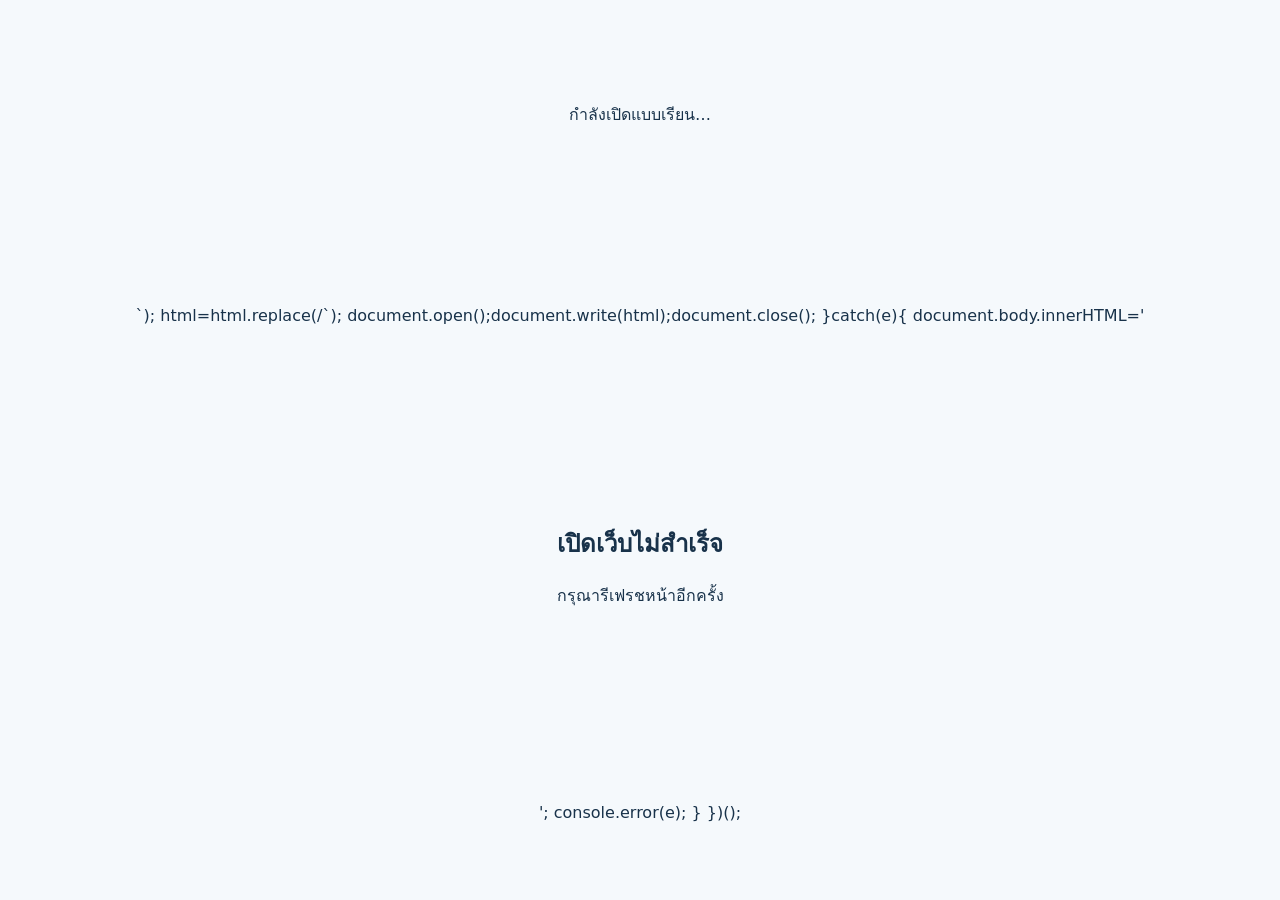
==== docs/index.html @ d99d1558 "Publish QuizWeb with Science subject" ====
<!doctype html>
<html lang="th">
<head>
<meta charset="utf-8">
<meta name="viewport" content="width=device-width,initial-scale=1">
<title>กำลังเปิดแบบเรียน...</title>
<style>body{font-family:system-ui,sans-serif;background:#f5f9fc;color:#18324a;display:grid;place-items:center;min-height:100vh;margin:0}.loading{padding:24px;text-align:center}</style>
</head>
<body><div class="loading">กำลังเปิดแบบเรียน…</div>
<script>
(async()=>{
  try{
    const parts=await Promise.all([0,1,2,3,4].map(i=>fetch(`p${i}.txt?v=R`,{cache:'no-store'}).then(r=>{if(!r.ok)throw new Error(`p${i}`);return r.text()})));
    const bin=atob(parts.join('').trim());
    const bytes=Uint8Array.from(bin,c=>c.charCodeAt(0));
    const stream=new Blob([bytes]).stream().pipeThrough(new DecompressionStream('gzip'));
    const text=await new Response(stream).text();
    const b=JSON.parse(text);
    let html=b['index.html'];
    html=html.replace(/<link rel="stylesheet" href="styles\.css[^"]*" \/>/,`<style>${b['styles.css']}</style>`);
    html=html.replace(/<script src="data\.js[^"]*"><\/script>/,`<script>${b['data.js'].replace(/<\/script/gi,'<\\/script')}</script>`);
    html=html.replace(/<script src="app\.js[^"]*"><\/script>/,`<script>${b['app.js'].replace(/<\/script/gi,'<\\/script')}</script>`);
    document.open();document.write(html);document.close();
  }catch(e){
    document.body.innerHTML='<div class="loading"><h2>เปิดเว็บไม่สำเร็จ</h2><p>กรุณารีเฟรชหน้าอีกครั้ง</p></div>';
    console.error(e);
  }
})();
</script>
</body>
</html>
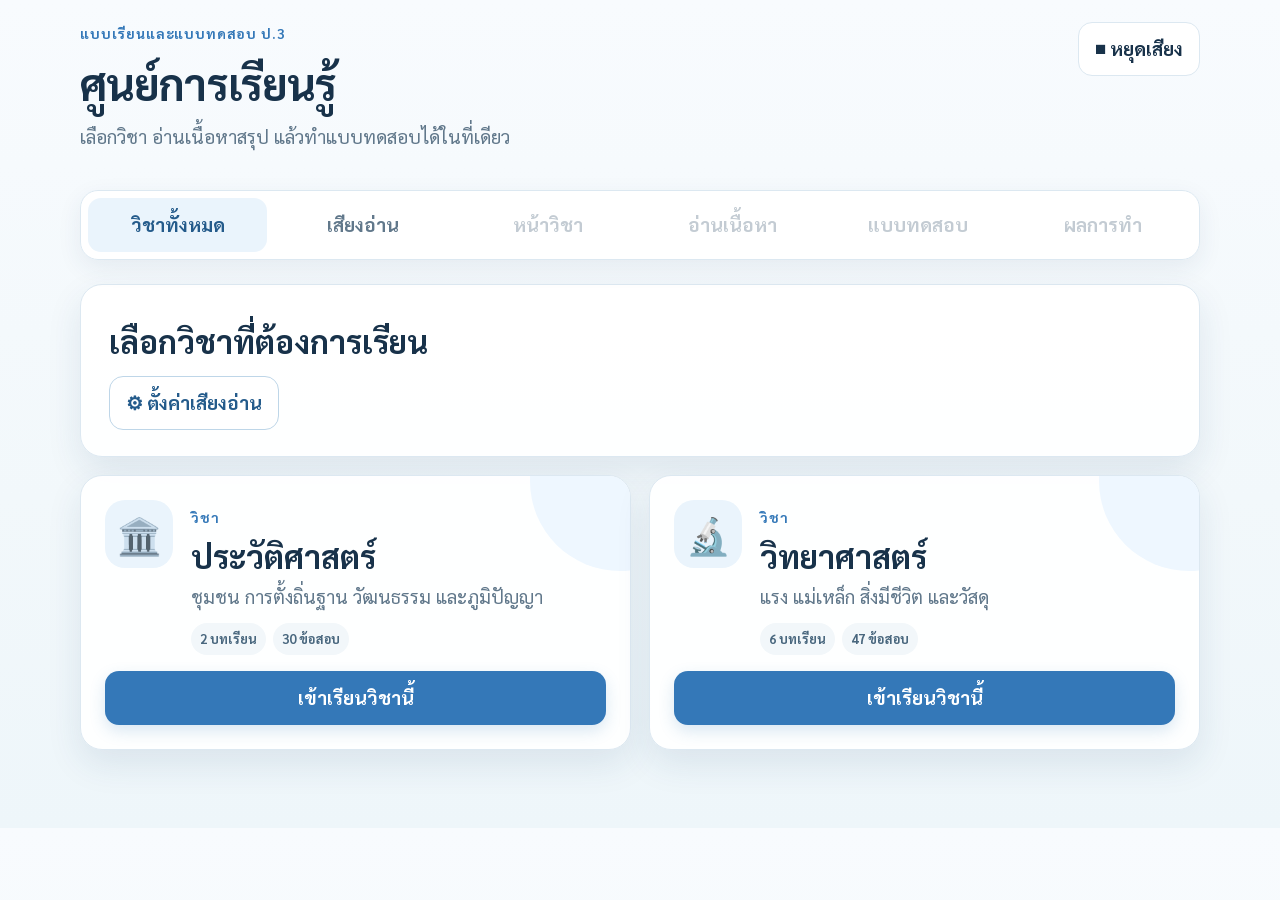
==== commit 40cbbf89: "Sync QuizWeb from local server" ====
--- a/docs/index.html
+++ b/docs/index.html
@@ -1,31 +1,188 @@
-<!doctype html>
+<!DOCTYPE html>
 <html lang="th">
 <head>
-<meta charset="utf-8">
-<meta name="viewport" content="width=device-width,initial-scale=1">
-<title>กำลังเปิดแบบเรียน...</title>
-<style>body{font-family:system-ui,sans-serif;background:#f5f9fc;color:#18324a;display:grid;place-items:center;min-height:100vh;margin:0}.loading{padding:24px;text-align:center}</style>
+  <meta charset="UTF-8" />
+  <meta name="viewport" content="width=device-width, initial-scale=1, viewport-fit=cover" />
+  <meta name="theme-color" content="#f7fbff" />
+  <meta name="description" content="บทเรียนและแบบทดสอบ ป.3 หลายวิชา พร้อมอ่านออกเสียงภาษาไทย" />
+  <title>แบบเรียนและแบบทดสอบ ป.3</title>
+  <link rel="preconnect" href="https://fonts.googleapis.com">
+  <link rel="preconnect" href="https://fonts.gstatic.com" crossorigin>
+  <link href="https://fonts.googleapis.com/css2?family=Sarabun:wght@400;500;600;700&display=swap" rel="stylesheet">
+  <link rel="stylesheet" href="styles.css?v=20260909S" />
 </head>
-<body><div class="loading">กำลังเปิดแบบเรียน…</div>
-<script>
-(async()=>{
-  try{
-    const parts=await Promise.all([0,1,2,3,4].map(i=>fetch(`p${i}.txt?v=R`,{cache:'no-store'}).then(r=>{if(!r.ok)throw new Error(`p${i}`);return r.text()})));
-    const bin=atob(parts.join('').trim());
-    const bytes=Uint8Array.from(bin,c=>c.charCodeAt(0));
-    const stream=new Blob([bytes]).stream().pipeThrough(new DecompressionStream('gzip'));
-    const text=await new Response(stream).text();
-    const b=JSON.parse(text);
-    let html=b['index.html'];
-    html=html.replace(/<link rel="stylesheet" href="styles\.css[^"]*" \/>/,`<style>${b['styles.css']}</style>`);
-    html=html.replace(/<script src="data\.js[^"]*"><\/script>/,`<script>${b['data.js'].replace(/<\/script/gi,'<\\/script')}</script>`);
-    html=html.replace(/<script src="app\.js[^"]*"><\/script>/,`<script>${b['app.js'].replace(/<\/script/gi,'<\\/script')}</script>`);
-    document.open();document.write(html);document.close();
-  }catch(e){
-    document.body.innerHTML='<div class="loading"><h2>เปิดเว็บไม่สำเร็จ</h2><p>กรุณารีเฟรชหน้าอีกครั้ง</p></div>';
-    console.error(e);
-  }
-})();
-</script>
+<body>
+  <div class="app-shell">
+    <header class="topbar">
+      <div>
+        <div class="eyebrow">แบบเรียนและแบบทดสอบ ป.3</div>
+        <h1>ศูนย์การเรียนรู้</h1>
+        <p class="subtitle">เลือกวิชา อ่านเนื้อหาสรุป แล้วทำแบบทดสอบได้ในที่เดียว</p>
+      </div>
+      <button class="icon-btn" id="stopSpeechBtn" type="button" title="หยุดอ่านออกเสียง" aria-label="หยุดอ่านออกเสียง">■ หยุดเสียง</button>
+    </header>
+
+    <nav class="tabbar" aria-label="เมนูหลัก">
+      <button class="tab active" data-view="home" type="button">วิชาทั้งหมด</button>
+      <button class="tab" data-view="settings" type="button">เสียงอ่าน</button>
+      <button class="tab subject-only" data-view="subject" type="button">หน้าวิชา</button>
+      <button class="tab subject-only" data-view="lessons" type="button">อ่านเนื้อหา</button>
+      <button class="tab subject-only" data-view="quizSelect" type="button">แบบทดสอบ</button>
+      <button class="tab subject-only" data-view="results" type="button">ผลการทำ</button>
+    </nav>
+
+    <main>
+      <section id="view-home" class="view active">
+        <div class="welcome card">
+          <h2>เลือกวิชาที่ต้องการเรียน</h2>
+          <div class="welcome-actions">
+            <button class="secondary go-settings" type="button">⚙ ตั้งค่าเสียงอ่าน</button>
+          </div>
+        </div>
+        <div id="subjectGrid" class="subject-grid"></div>
+      </section>
+
+      <section id="view-settings" class="view">
+        <div class="section-heading">
+          <div>
+            <span class="eyebrow">ตั้งค่าเสียงอ่าน</span>
+            <h2>เลือกเสียงให้ฟังชัดและสบายหู</h2>
+            <p class="muted">ตั้งค่าครั้งเดียว แล้วระบบจะจำไว้ให้ ใช้กับบทเรียนและแบบทดสอบทั้งหมด</p>
+          </div>
+        </div>
+
+        <div class="settings-layout">
+          <section class="card settings-main">
+            <div class="settings-head">
+              <div>
+                <span class="pill">Microsoft Edge Neural</span>
+                <h3>เสียงหลักของระบบ</h3>
+                <p class="muted">ระบบจะใช้เสียงที่คุณเลือกเพียงเสียงเดียว และอ่านเป็นช่วงสั้น ๆ พร้อมเว้นจังหวะให้จับใจความง่ายขึ้น</p>
+              </div>
+              <div class="status-chip" id="speechStatus">กำลังตรวจสอบระบบเสียง…</div>
+            </div>
+
+            <div class="settings-grid">
+              <div class="setting-card">
+                <label for="speechVoice" class="setting-label">เสียง</label>
+                <select id="speechVoice" class="select voice-select" aria-label="เลือกเสียงภาษาไทย"></select>
+                <p class="setting-help">แนะนำ Premwadee ถ้าต้องการโทนผู้หญิงชัด ๆ</p>
+              </div>
+
+              <div class="setting-card">
+                <div class="setting-row">
+                  <label for="speechRate" class="setting-label">ความเร็ว</label>
+                  <span id="speechRateValue" class="rate-badge">0.90x</span>
+                </div>
+                <input id="speechRate" type="range" min="0.75" max="1.05" step="0.05" value="0.90" />
+                <p class="setting-help">ค่าประมาณ 0.85x–0.95x มักฟังเข้าใจง่าย</p>
+              </div>
+
+              <div class="setting-card action-card">
+                <div>
+                  <div class="setting-label">ทดลองเสียง</div>
+                  <p class="setting-help">ฟังตัวอย่างก่อนเริ่มเรียนจริง</p>
+                </div>
+                <button id="testSpeechBtn" class="primary large" type="button">▶ ทดลองเสียง</button>
+              </div>
+            </div>
+          </section>
+
+          <aside class="card settings-side">
+            <h3>เคล็ดลับ</h3>
+            <ul class="quick-tips">
+              <li>ถ้าฟังเร็วไป ให้ลดความเร็วลงเล็กน้อย</li>
+              <li>ถ้าชอบเสียงผู้หญิง ให้เลือก Premwadee หรือ Achara</li>
+              <li>โจทย์และตัวเลือกจะถูกเตรียมเสียงพร้อมกันล่วงหน้า เพื่อให้เว้นจังหวะชัดโดยไม่ต้องรอทีละช่วง</li>
+              <li>ถ้าระบบเสียงออนไลน์มีปัญหา ระบบจะหยุดและแจ้งเตือนแทนการเปลี่ยนไปใช้เสียงอื่น</li>
+            </ul>
+          </aside>
+        </div>
+      </section>
+
+      <section id="view-subject" class="view">
+        <button class="ghost back-subjects" type="button">← วิชาทั้งหมด</button>
+        <div id="subjectHero" class="hero card"></div>
+        <div class="section-heading">
+          <div>
+            <span class="eyebrow">เนื้อหาในวิชานี้</span>
+            <h2>เลือกบทเรียน</h2>
+          </div>
+        </div>
+        <div id="homeLessonGrid" class="lesson-grid"></div>
+      </section>
+
+      <section id="view-lessons" class="view">
+        <div class="section-heading split">
+          <div>
+            <button class="ghost back-to-subject" type="button">← หน้าวิชา</button>
+            <span id="lessonSubjectLabel" class="eyebrow block-eyebrow"></span>
+            <h2 id="lessonTitle">บทเรียน</h2>
+          </div>
+          <select id="lessonSelect" class="select" aria-label="เลือกบทเรียน"></select>
+        </div>
+        <div class="audio-toolbar card compact">
+          <button id="readLessonBtn" class="primary" type="button">🔊 อ่านบทนี้ทั้งหมด</button>
+          <span class="muted">ตั้งค่าเสียงได้ที่แท็บ “เสียงอ่าน”</span>
+        </div>
+        <div id="lessonContent" class="lesson-content"></div>
+        <div class="lesson-bottom-actions">
+          <button id="lessonBackBtn" class="secondary large" type="button">← กลับหน้าวิชา</button>
+        </div>
+      </section>
+
+      <section id="view-quizSelect" class="view">
+        <div class="section-heading">
+          <div>
+            <button class="ghost back-to-subject" type="button">← หน้าวิชา</button>
+            <span id="quizSubjectLabel" class="eyebrow block-eyebrow"></span>
+            <h2>แบบทดสอบ</h2>
+          </div>
+        </div>
+        <div id="quizSetGrid" class="quiz-set-grid"></div>
+      </section>
+
+      <section id="view-quiz" class="view">
+        <div class="quiz-topline">
+          <button id="backToQuizSelect" class="ghost" type="button">← ออกจากแบบทดสอบ</button>
+          <div class="quiz-progress-wrap">
+            <div class="quiz-meta"><span id="quizSetName"></span><span id="quizProgressText"></span></div>
+            <div class="progress"><span id="quizProgressBar"></span></div>
+          </div>
+        </div>
+
+        <article class="quiz-card card">
+          <div class="question-source-row">
+            <span id="questionSource" class="source-badge"></span>
+            <button id="readQuestionAllBtn" class="listen-btn" type="button"><span class="btn-icon speaker-icon" aria-hidden="true">🔊</span><span>อ่านโจทย์และตัวเลือก</span></button>
+          </div>
+          <h2 id="questionText" class="question-text"></h2>
+          <div id="questionMedia" class="question-media"></div>
+          <div id="optionList" class="option-list"></div>
+          <div id="feedbackBox" class="feedback hidden" role="status"></div>
+          <div class="quiz-actions">
+            <button id="checkAnswerBtn" class="primary large" type="button" disabled>ตรวจคำตอบ</button>
+            <button id="nextQuestionBtn" class="primary large hidden" type="button">ข้อต่อไป</button>
+          </div>
+        </article>
+      </section>
+
+      <section id="view-results" class="view">
+        <div class="section-heading">
+          <div>
+            <button class="ghost back-to-subject" type="button">← หน้าวิชา</button>
+            <span id="resultSubjectLabel" class="eyebrow block-eyebrow"></span>
+            <h2>คะแนนล่าสุด</h2>
+          </div>
+        </div>
+        <div id="resultContent" class="result-wrap"></div>
+      </section>
+    </main>
+
+    <footer></footer>
+  </div>
+
+  <script src="data.js?v=20260909S"></script>
+  <script src="app.js?v=20260909S"></script>
 </body>
-</html>+</html>
--- a/docs/styles.css
+++ b/docs/styles.css
@@ -0,0 +1,399 @@
+:root {
+  --bg: #f5f9fc;
+  --surface: #ffffff;
+  --surface-soft: #eef7ff;
+  --text: #18324a;
+  --muted: #61788b;
+  --line: #dce8f1;
+  --primary: #3478b8;
+  --primary-dark: #245b8b;
+  --accent: #65a68a;
+  --accent-soft: #eaf7f1;
+  --warning: #a86912;
+  --warning-soft: #fff4de;
+  --danger: #b24b4b;
+  --danger-soft: #fff0f0;
+  --shadow: 0 14px 35px rgba(30, 72, 110, .10);
+  --radius: 22px;
+}
+* { box-sizing: border-box; }
+html { scroll-behavior: smooth; }
+body {
+  margin: 0;
+  color: var(--text);
+  background: linear-gradient(180deg, #f8fbfe 0%, #f2f8fb 60%, #eef6fa 100%);
+  font-family: "Sarabun", "Leelawadee UI", Tahoma, sans-serif;
+  font-size: 19px;
+  line-height: 1.68;
+}
+button, select, input { font: inherit; }
+button { cursor: pointer; }
+.app-shell { width: min(1120px, calc(100% - 28px)); margin: 0 auto; padding: 22px 0 48px; }
+.topbar { display:flex; align-items:flex-start; justify-content:space-between; gap:18px; margin-bottom:18px; }
+h1,h2,h3,p { margin-top:0; }
+h1 { font-size: clamp(30px, 5vw, 44px); margin-bottom:2px; letter-spacing:-.02em; }
+h2 { font-size: clamp(24px, 3vw, 32px); line-height:1.35; margin-bottom:8px; }
+h3 { font-size: 22px; line-height:1.45; margin-bottom:8px; }
+.subtitle,.muted { color:var(--muted); }
+.eyebrow { color:var(--primary); font-size:14px; font-weight:700; letter-spacing:.06em; text-transform:uppercase; }
+.card { background:rgba(255,255,255,.96); border:1px solid var(--line); border-radius:var(--radius); box-shadow:var(--shadow); }
+.compact { padding:14px 16px; }
+.icon-btn,.listen-btn,.ghost,.secondary,.primary { border-radius:14px; min-height:48px; padding:10px 16px; border:1px solid transparent; font-weight:650; transition:.18s ease; }
+.primary { background:var(--primary); color:white; box-shadow:0 6px 16px rgba(52,120,184,.18); }
+.primary:hover { background:var(--primary-dark); transform:translateY(-1px); }
+.primary:disabled { opacity:.45; cursor:not-allowed; transform:none; }
+.secondary { background:var(--surface); color:var(--primary-dark); border-color:#bed6e8; }
+.ghost,.listen-btn,.icon-btn { background:#fff; color:var(--text); border-color:var(--line); }
+.listen-btn { min-height:42px; padding:8px 12px; font-size:15px; display:inline-flex; align-items:center; justify-content:center; gap:8px; text-align:center; }
+.large { min-height:54px; padding:12px 22px; }
+.tabbar { position:sticky; top:8px; z-index:20; display:grid; grid-template-columns:repeat(6,1fr); gap:6px; padding:7px; margin-bottom:24px; border:1px solid var(--line); background:rgba(255,255,255,.92); backdrop-filter:blur(12px); border-radius:18px; box-shadow:0 8px 24px rgba(32,67,96,.08); }
+.tab { border:0; background:transparent; color:var(--muted); border-radius:13px; padding:11px 10px; min-height:46px; font-weight:650; }
+.tab.active { color:var(--primary-dark); background:#eaf4fc; }
+.view { display:none; }
+.view.active { display:block; animation:fade .18s ease-out; }
+@keyframes fade { from {opacity:.35; transform:translateY(4px)} to {opacity:1; transform:none} }
+.hero { display:grid; grid-template-columns:1.35fr .65fr; gap:24px; padding:28px; overflow:hidden; }
+.hero-copy p { max-width:720px; }
+.pill,.source-badge { display:inline-flex; align-items:center; min-height:30px; border-radius:999px; padding:4px 10px; background:var(--accent-soft); color:#2f7159; font-size:14px; font-weight:700; }
+.hero-actions { display:flex; gap:10px; flex-wrap:wrap; }
+.hero-stats { display:grid; grid-template-columns:1fr 1fr; gap:10px; align-content:center; }
+.hero-stats div { background:var(--surface-soft); border-radius:16px; padding:16px; text-align:center; }
+.hero-stats strong { display:block; font-size:30px; color:var(--primary-dark); line-height:1.1; }
+.hero-stats span { font-size:14px; color:var(--muted); }
+.section-heading { display:flex; justify-content:space-between; gap:14px; align-items:flex-end; margin:28px 2px 14px; }
+.section-heading.split { align-items:center; }
+.lesson-grid,.quiz-set-grid { display:grid; grid-template-columns:repeat(2,minmax(0,1fr)); gap:16px; }
+.lesson-card,.quiz-set-card { padding:22px; }
+.lesson-card .number { width:42px; height:42px; display:grid; place-items:center; border-radius:13px; background:#eaf4fc; color:var(--primary-dark); font-weight:800; margin-bottom:14px; }
+.lesson-card p,.quiz-set-card p { color:var(--muted); }
+.lesson-card button,.quiz-set-card button { width:100%; margin-top:8px; }
+.select { min-height:48px; border:1px solid var(--line); border-radius:13px; background:#fff; color:var(--text); padding:8px 12px; }
+.audio-toolbar { display:flex; align-items:center; gap:14px; flex-wrap:wrap; margin-bottom:18px; }
+.rate-control { display:flex; align-items:center; gap:9px; color:var(--muted); font-size:15px; }
+.rate-control input { width:130px; }
+.lesson-content { display:grid; gap:14px; }
+.lesson-summary { padding:22px; }
+.lesson-intro { font-size:19px; color:#35556f; margin-bottom:0; }
+.lesson-section { padding:21px 22px; }
+.lesson-section-head { display:flex; gap:12px; align-items:flex-start; justify-content:space-between; }
+.lesson-section ul { margin:8px 0 0; padding-left:24px; }
+.lesson-section li { margin:6px 0; }
+.lesson-bottom-actions { display:flex; justify-content:center; margin:20px 0 4px; }
+.quiz-set-card .count { font-size:34px; font-weight:800; color:var(--primary-dark); line-height:1.15; }
+.quiz-set-card .mix { font-size:14px; color:var(--muted); }
+.quiz-topline { display:flex; align-items:center; gap:16px; margin-bottom:14px; }
+.quiz-progress-wrap { flex:1; }
+.quiz-meta { display:flex; justify-content:space-between; gap:12px; color:var(--muted); font-size:15px; margin-bottom:6px; }
+.progress { height:10px; border-radius:999px; background:#e1ebf3; overflow:hidden; }
+.progress span { display:block; height:100%; width:0; border-radius:inherit; background:var(--primary); transition:width .25s ease; }
+.quiz-card { max-width:820px; margin:0 auto; padding:24px; }
+.question-source-row { display:flex; justify-content:space-between; align-items:center; gap:12px; margin-bottom:14px; }
+.question-text { font-size:clamp(23px,3vw,30px); }
+.option-list { display:grid; gap:10px; margin-top:18px; }
+.option { display:grid; grid-template-columns:auto 1fr auto; gap:12px; align-items:center; width:100%; min-height:64px; text-align:left; color:var(--text); background:#fff; border:2px solid var(--line); border-radius:17px; padding:12px 13px; }
+.option:hover { border-color:#a8cbe2; background:#fbfdff; }
+.option.selected { border-color:var(--primary); background:#eef7ff; box-shadow:0 0 0 3px rgba(52,120,184,.08); }
+.option.correct { border-color:#4b9876; background:#eef9f4; }
+.option.wrong { border-color:#ce6b6b; background:#fff3f3; }
+.option-letter { display:grid; place-items:center; width:38px; height:38px; border-radius:12px; background:#edf3f7; font-weight:800; }
+.option-text { font-weight:550; }
+.option-speak { border:0; background:#f1f6fa; border-radius:12px; min-width:42px; min-height:42px; width:42px; height:42px; padding:0; display:inline-flex; align-items:center; justify-content:center; line-height:1; flex-shrink:0; }
+.feedback { margin-top:17px; padding:15px 17px; border-radius:15px; background:var(--accent-soft); border:1px solid #cbe8da; }
+.feedback.bad { background:var(--danger-soft); border-color:#f0caca; }
+.feedback strong { display:block; margin-bottom:4px; }
+.quiz-actions { display:flex; justify-content:flex-end; margin-top:18px; }
+.hidden { display:none !important; }
+.result-wrap { display:grid; gap:16px; }
+.result-card { padding:24px; text-align:center; }
+.score-circle { width:154px; height:154px; display:grid; place-items:center; margin:10px auto 18px; border-radius:50%; background:#eaf4fc; border:10px solid #d4e7f5; }
+.score-circle strong { display:block; font-size:42px; line-height:1; color:var(--primary-dark); }
+.score-circle span { font-size:14px; color:var(--muted); }
+.mistake-list { display:grid; gap:10px; }
+.mistake-item { padding:15px 17px; text-align:left; border:1px solid var(--line); border-radius:14px; background:#fff; }
+.mistake-item p { margin-bottom:4px; }
+.mistake-item small { color:var(--muted); }
+footer { text-align:center; color:var(--muted); font-size:14px; padding:30px 8px 0; }
+@media (max-width:760px) {
+  body { font-size:17px; }
+  .app-shell { width:min(100% - 18px, 1120px); padding-top:12px; }
+  .topbar { align-items:center; }
+  .topbar .subtitle { display:none; }
+  .icon-btn { min-height:42px; padding:8px 11px; font-size:14px; white-space:nowrap; }
+  .tabbar { top:5px; gap:3px; padding:5px; }
+  .tab { padding:9px 4px; font-size:14px; }
+  .hero { grid-template-columns:1fr; padding:20px; }
+  .hero-stats { grid-template-columns:repeat(4,1fr); }
+  .hero-stats div { padding:11px 5px; }
+  .hero-stats strong { font-size:25px; }
+  .lesson-grid,.quiz-set-grid { grid-template-columns:1fr; }
+  .section-heading.split { align-items:stretch; flex-direction:column; }
+  .quiz-topline { align-items:stretch; flex-direction:column; }
+  .question-source-row { align-items:stretch; flex-direction:column; }
+  .listen-btn { width:100%; }
+  .quiz-card { padding:18px 14px; }
+  .option { grid-template-columns:auto 1fr auto; padding:11px; }
+  .quiz-actions button { width:100%; }
+  .audio-toolbar { align-items:stretch; flex-direction:column; }
+  .audio-toolbar .primary { width:100%; }
+  .rate-control { justify-content:space-between; }
+}
+@media (max-width:460px) {
+  .hero-stats { grid-template-columns:1fr 1fr; }
+  .tab { font-size:13px; }
+  .option-letter { width:36px; height:36px; }
+}
+
+
+/* Multi-subject home */
+.welcome { padding:26px 28px; margin-bottom:18px; }
+.welcome h2 { margin-top:8px; }
+.welcome p { max-width:760px; margin-bottom:0; color:var(--muted); }
+.subject-grid { display:grid; grid-template-columns:repeat(2,minmax(0,1fr)); gap:18px; }
+.subject-card { position:relative; display:grid; grid-template-columns:auto 1fr; gap:16px 18px; align-items:start; padding:24px; overflow:hidden; }
+.subject-card::after { content:""; position:absolute; width:180px; height:180px; right:-80px; top:-85px; border-radius:50%; background:#eef7ff; z-index:0; }
+.subject-card > * { position:relative; z-index:1; }
+.subject-icon { width:68px; height:68px; display:grid; place-items:center; border-radius:20px; background:#eaf4fc; font-size:36px; }
+.subject-copy h2 { margin:2px 0 4px; }
+.subject-copy p { color:var(--muted); margin-bottom:10px; }
+.subject-meta { display:flex; flex-wrap:wrap; gap:7px; }
+.subject-meta span { display:inline-flex; padding:5px 9px; border-radius:999px; background:#f2f7fa; color:#49677e; font-size:13px; font-weight:650; }
+.subject-card > .primary { grid-column:1 / -1; width:100%; }
+.block-eyebrow { display:block; margin-top:12px; }
+.back-subjects { margin-bottom:14px; }
+.disabled-tab { opacity:.38; cursor:not-allowed; }
+
+/* Global speech controls */
+.speech-panel { margin:-6px 0 22px; display:grid; gap:10px; }
+.speech-panel-title { display:flex; justify-content:space-between; align-items:center; gap:12px; }
+.speech-panel-title .muted { font-size:13px; text-align:right; }
+.speech-controls { display:grid; grid-template-columns:minmax(250px,1fr) auto auto; align-items:end; gap:10px; }
+.speech-controls > label { color:var(--muted); font-size:14px; font-weight:600; }
+.speech-controls .select { width:100%; margin-top:4px; }
+.voice-select { max-width:100%; }
+.speech-controls .rate-control { display:grid; grid-template-columns:auto auto; grid-template-areas:"label value" "range range"; min-width:190px; gap:2px 9px; }
+.speech-controls .rate-control input { grid-area:range; width:190px; }
+.speech-controls .rate-control span { grid-area:value; text-align:right; }
+.speech-controls .listen-btn { white-space:nowrap; }
+
+@media (max-width:760px) {
+  .subject-grid { grid-template-columns:1fr; }
+  .subject-card { padding:20px; }
+  .speech-panel { margin-bottom:16px; }
+  .speech-panel-title { align-items:flex-start; flex-direction:column; gap:2px; }
+  .speech-panel-title .muted { text-align:left; }
+  .speech-controls { grid-template-columns:1fr; align-items:stretch; }
+  .speech-controls .rate-control { min-width:0; }
+  .speech-controls .rate-control input { width:100%; }
+  .speech-controls .listen-btn { width:100%; }
+}
+
+@media (max-width:560px) {
+  .tabbar { display:flex; overflow-x:auto; scrollbar-width:none; }
+  .tabbar::-webkit-scrollbar { display:none; }
+  .tab { flex:0 0 auto; min-width:82px; padding-left:9px; padding-right:9px; }
+}
+
+.voice-provider-note { margin-top:10px; font-size:15px; color:var(--muted); }
+
+
+/* Home actions */
+.welcome-actions { display:flex; gap:10px; flex-wrap:wrap; margin-top:14px; }
+
+/* Settings view */
+.settings-layout {
+  display:grid;
+  grid-template-columns:minmax(0, 1.55fr) minmax(280px, .85fr);
+  gap:18px;
+  align-items:start;
+}
+
+.settings-main, .settings-side { padding:24px; }
+.settings-head {
+  display:flex;
+  justify-content:space-between;
+  align-items:flex-start;
+  gap:16px;
+  margin-bottom:18px;
+}
+.settings-head h3 { margin:10px 0 6px; }
+
+.status-chip {
+  display:inline-flex;
+  align-items:center;
+  justify-content:center;
+  min-height:38px;
+  padding:8px 14px;
+  border-radius:999px;
+  background:#eef7ff;
+  border:1px solid #d5e7f5;
+  color:var(--primary-dark);
+  font-size:14px;
+  font-weight:700;
+  text-align:center;
+}
+
+.settings-grid {
+  display:grid;
+  grid-template-columns:repeat(2, minmax(0,1fr));
+  gap:16px;
+}
+
+.setting-card {
+  background:linear-gradient(180deg, #fbfdff 0%, #f6fbff 100%);
+  border:1px solid #ddebf5;
+  border-radius:18px;
+  padding:18px;
+}
+
+.setting-card.action-card {
+  grid-column:1 / -1;
+  display:flex;
+  align-items:center;
+  justify-content:space-between;
+  gap:14px;
+}
+
+.setting-label {
+  display:block;
+  margin-bottom:8px;
+  color:var(--text);
+  font-weight:700;
+}
+
+.setting-help {
+  margin:8px 0 0;
+  color:var(--muted);
+  font-size:15px;
+  line-height:1.55;
+}
+
+.setting-row {
+  display:flex;
+  align-items:center;
+  justify-content:space-between;
+  gap:10px;
+  margin-bottom:8px;
+}
+
+.rate-badge {
+  display:inline-flex;
+  align-items:center;
+  justify-content:center;
+  min-width:70px;
+  min-height:34px;
+  padding:4px 10px;
+  border-radius:999px;
+  background:#f1f7fb;
+  color:var(--primary-dark);
+  font-size:14px;
+  font-weight:700;
+}
+
+.settings-main input[type="range"] {
+  width:100%;
+  margin:8px 0 0;
+}
+
+.quick-tips {
+  margin:10px 0 0;
+  padding-left:22px;
+}
+.quick-tips li {
+  margin:10px 0;
+  color:#486174;
+}
+
+@media (max-width:920px) {
+  .settings-layout {
+    grid-template-columns:1fr;
+  }
+}
+
+@media (max-width:760px) {
+  .tabbar {
+    grid-template-columns:repeat(3, 1fr);
+  }
+  .settings-head {
+    flex-direction:column;
+    align-items:stretch;
+  }
+  .settings-grid {
+    grid-template-columns:1fr;
+  }
+  .setting-card.action-card {
+    flex-direction:column;
+    align-items:stretch;
+  }
+}
+
+@media (max-width:560px) {
+  .tabbar {
+    display:grid;
+    grid-template-columns:repeat(2, 1fr);
+    overflow:visible;
+  }
+  .tab {
+    min-width:0;
+  }
+  .settings-main, .settings-side {
+    padding:18px;
+  }
+}
+
+
+.btn-icon,.speaker-icon {
+  display:inline-flex;
+  align-items:center;
+  justify-content:center;
+  line-height:1;
+}
+.speaker-icon {
+  width:1.1em;
+  height:1.1em;
+  font-size:18px;
+}
+
+.compact-lesson-card h3 {
+  margin-bottom:14px;
+}
+
+.question-media:empty,
+.lesson-media:empty,
+.section-media:empty {
+  display:none;
+}
+
+.question-media,
+.lesson-media,
+.section-media {
+  margin-top:14px;
+}
+
+.media-grid {
+  display:grid;
+  grid-template-columns:repeat(auto-fit,minmax(180px,1fr));
+  gap:12px;
+}
+
+.media-item {
+  margin:0;
+  background:#f9fcff;
+  border:1px solid var(--line);
+  border-radius:16px;
+  overflow:hidden;
+}
+
+.media-item img {
+  display:block;
+  width:100%;
+  height:auto;
+  aspect-ratio:4 / 3;
+  object-fit:cover;
+  background:#edf4f8;
+}
+
+.media-item figcaption {
+  padding:10px 12px;
+  font-size:14px;
+  color:var(--muted);
+}
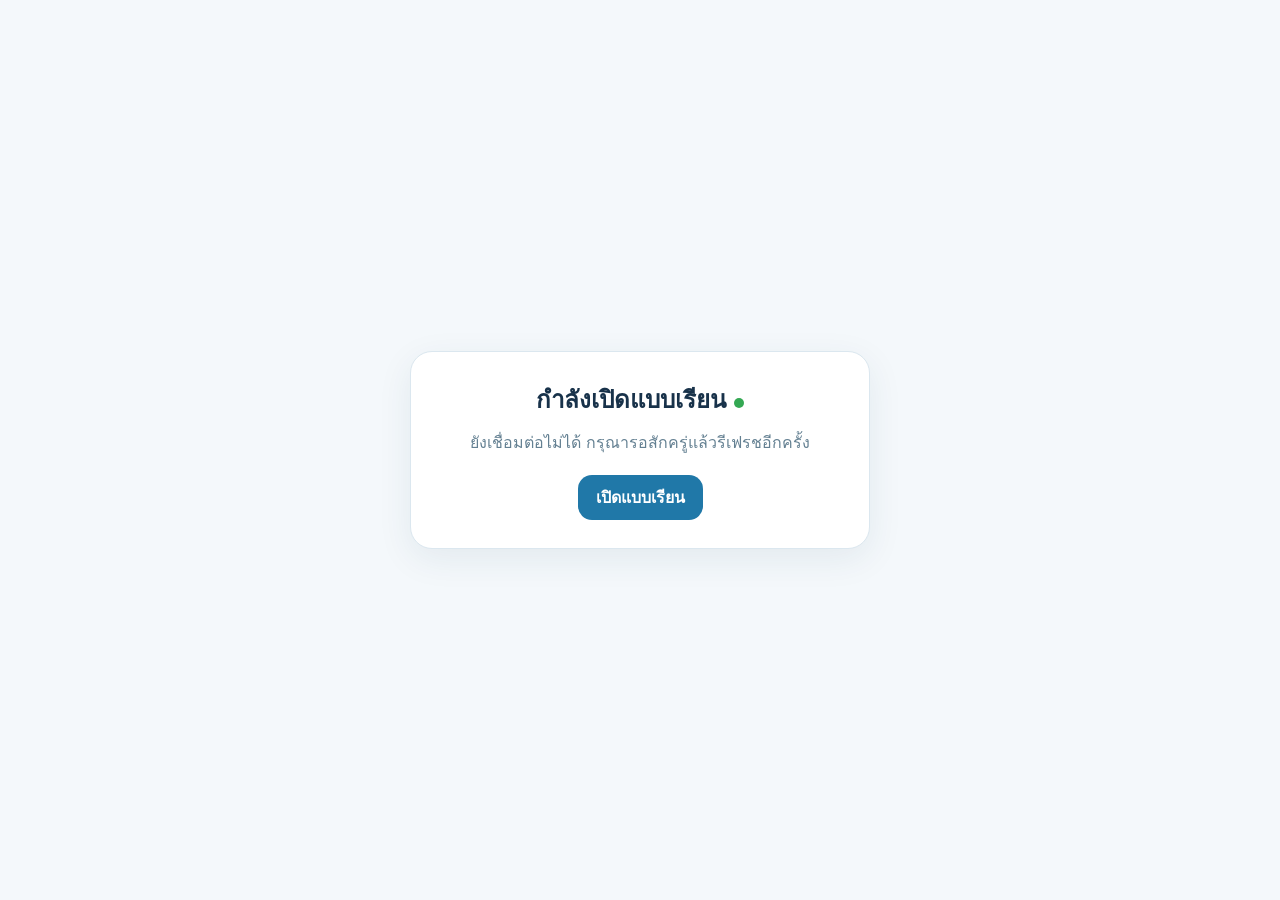
==== commit a8baf9f0: "Use QuizWeb live tunnel launcher" ====
--- a/docs/index.html
+++ b/docs/index.html
@@ -1,188 +1,42 @@
-<!DOCTYPE html>
+<!doctype html>
 <html lang="th">
 <head>
-  <meta charset="UTF-8" />
-  <meta name="viewport" content="width=device-width, initial-scale=1, viewport-fit=cover" />
-  <meta name="theme-color" content="#f7fbff" />
-  <meta name="description" content="บทเรียนและแบบทดสอบ ป.3 หลายวิชา พร้อมอ่านออกเสียงภาษาไทย" />
-  <title>แบบเรียนและแบบทดสอบ ป.3</title>
-  <link rel="preconnect" href="https://fonts.googleapis.com">
-  <link rel="preconnect" href="https://fonts.gstatic.com" crossorigin>
-  <link href="https://fonts.googleapis.com/css2?family=Sarabun:wght@400;500;600;700&display=swap" rel="stylesheet">
-  <link rel="stylesheet" href="styles.css?v=20260909S" />
+<meta charset="utf-8">
+<meta name="viewport" content="width=device-width,initial-scale=1">
+<title>QuizWeb</title>
+<meta name="robots" content="noindex">
+<style>
+*{box-sizing:border-box}body{margin:0;min-height:100vh;display:grid;place-items:center;background:#f4f8fb;color:#18324a;font-family:Sarabun,system-ui,-apple-system,"Segoe UI",sans-serif}
+.card{width:min(92vw,460px);background:white;border:1px solid #dbe7ef;border-radius:22px;padding:28px;text-align:center;box-shadow:0 10px 35px rgba(28,62,87,.08)}
+h1{font-size:24px;margin:0 0 10px}p{color:#648092;line-height:1.7;margin:0 0 18px}.dot{display:inline-block;width:10px;height:10px;border-radius:50%;background:#34a853;animation:p 1s infinite alternate}
+a{display:inline-flex;align-items:center;justify-content:center;min-height:44px;padding:10px 18px;border-radius:14px;background:#2078a8;color:white;text-decoration:none;font-weight:700}
+@keyframes p{to{opacity:.25}}
+</style>
 </head>
 <body>
-  <div class="app-shell">
-    <header class="topbar">
-      <div>
-        <div class="eyebrow">แบบเรียนและแบบทดสอบ ป.3</div>
-        <h1>ศูนย์การเรียนรู้</h1>
-        <p class="subtitle">เลือกวิชา อ่านเนื้อหาสรุป แล้วทำแบบทดสอบได้ในที่เดียว</p>
-      </div>
-      <button class="icon-btn" id="stopSpeechBtn" type="button" title="หยุดอ่านออกเสียง" aria-label="หยุดอ่านออกเสียง">■ หยุดเสียง</button>
-    </header>
-
-    <nav class="tabbar" aria-label="เมนูหลัก">
-      <button class="tab active" data-view="home" type="button">วิชาทั้งหมด</button>
-      <button class="tab" data-view="settings" type="button">เสียงอ่าน</button>
-      <button class="tab subject-only" data-view="subject" type="button">หน้าวิชา</button>
-      <button class="tab subject-only" data-view="lessons" type="button">อ่านเนื้อหา</button>
-      <button class="tab subject-only" data-view="quizSelect" type="button">แบบทดสอบ</button>
-      <button class="tab subject-only" data-view="results" type="button">ผลการทำ</button>
-    </nav>
-
-    <main>
-      <section id="view-home" class="view active">
-        <div class="welcome card">
-          <h2>เลือกวิชาที่ต้องการเรียน</h2>
-          <div class="welcome-actions">
-            <button class="secondary go-settings" type="button">⚙ ตั้งค่าเสียงอ่าน</button>
-          </div>
-        </div>
-        <div id="subjectGrid" class="subject-grid"></div>
-      </section>
-
-      <section id="view-settings" class="view">
-        <div class="section-heading">
-          <div>
-            <span class="eyebrow">ตั้งค่าเสียงอ่าน</span>
-            <h2>เลือกเสียงให้ฟังชัดและสบายหู</h2>
-            <p class="muted">ตั้งค่าครั้งเดียว แล้วระบบจะจำไว้ให้ ใช้กับบทเรียนและแบบทดสอบทั้งหมด</p>
-          </div>
-        </div>
-
-        <div class="settings-layout">
-          <section class="card settings-main">
-            <div class="settings-head">
-              <div>
-                <span class="pill">Microsoft Edge Neural</span>
-                <h3>เสียงหลักของระบบ</h3>
-                <p class="muted">ระบบจะใช้เสียงที่คุณเลือกเพียงเสียงเดียว และอ่านเป็นช่วงสั้น ๆ พร้อมเว้นจังหวะให้จับใจความง่ายขึ้น</p>
-              </div>
-              <div class="status-chip" id="speechStatus">กำลังตรวจสอบระบบเสียง…</div>
-            </div>
-
-            <div class="settings-grid">
-              <div class="setting-card">
-                <label for="speechVoice" class="setting-label">เสียง</label>
-                <select id="speechVoice" class="select voice-select" aria-label="เลือกเสียงภาษาไทย"></select>
-                <p class="setting-help">แนะนำ Premwadee ถ้าต้องการโทนผู้หญิงชัด ๆ</p>
-              </div>
-
-              <div class="setting-card">
-                <div class="setting-row">
-                  <label for="speechRate" class="setting-label">ความเร็ว</label>
-                  <span id="speechRateValue" class="rate-badge">0.90x</span>
-                </div>
-                <input id="speechRate" type="range" min="0.75" max="1.05" step="0.05" value="0.90" />
-                <p class="setting-help">ค่าประมาณ 0.85x–0.95x มักฟังเข้าใจง่าย</p>
-              </div>
-
-              <div class="setting-card action-card">
-                <div>
-                  <div class="setting-label">ทดลองเสียง</div>
-                  <p class="setting-help">ฟังตัวอย่างก่อนเริ่มเรียนจริง</p>
-                </div>
-                <button id="testSpeechBtn" class="primary large" type="button">▶ ทดลองเสียง</button>
-              </div>
-            </div>
-          </section>
-
-          <aside class="card settings-side">
-            <h3>เคล็ดลับ</h3>
-            <ul class="quick-tips">
-              <li>ถ้าฟังเร็วไป ให้ลดความเร็วลงเล็กน้อย</li>
-              <li>ถ้าชอบเสียงผู้หญิง ให้เลือก Premwadee หรือ Achara</li>
-              <li>โจทย์และตัวเลือกจะถูกเตรียมเสียงพร้อมกันล่วงหน้า เพื่อให้เว้นจังหวะชัดโดยไม่ต้องรอทีละช่วง</li>
-              <li>ถ้าระบบเสียงออนไลน์มีปัญหา ระบบจะหยุดและแจ้งเตือนแทนการเปลี่ยนไปใช้เสียงอื่น</li>
-            </ul>
-          </aside>
-        </div>
-      </section>
-
-      <section id="view-subject" class="view">
-        <button class="ghost back-subjects" type="button">← วิชาทั้งหมด</button>
-        <div id="subjectHero" class="hero card"></div>
-        <div class="section-heading">
-          <div>
-            <span class="eyebrow">เนื้อหาในวิชานี้</span>
-            <h2>เลือกบทเรียน</h2>
-          </div>
-        </div>
-        <div id="homeLessonGrid" class="lesson-grid"></div>
-      </section>
-
-      <section id="view-lessons" class="view">
-        <div class="section-heading split">
-          <div>
-            <button class="ghost back-to-subject" type="button">← หน้าวิชา</button>
-            <span id="lessonSubjectLabel" class="eyebrow block-eyebrow"></span>
-            <h2 id="lessonTitle">บทเรียน</h2>
-          </div>
-          <select id="lessonSelect" class="select" aria-label="เลือกบทเรียน"></select>
-        </div>
-        <div class="audio-toolbar card compact">
-          <button id="readLessonBtn" class="primary" type="button">🔊 อ่านบทนี้ทั้งหมด</button>
-          <span class="muted">ตั้งค่าเสียงได้ที่แท็บ “เสียงอ่าน”</span>
-        </div>
-        <div id="lessonContent" class="lesson-content"></div>
-        <div class="lesson-bottom-actions">
-          <button id="lessonBackBtn" class="secondary large" type="button">← กลับหน้าวิชา</button>
-        </div>
-      </section>
-
-      <section id="view-quizSelect" class="view">
-        <div class="section-heading">
-          <div>
-            <button class="ghost back-to-subject" type="button">← หน้าวิชา</button>
-            <span id="quizSubjectLabel" class="eyebrow block-eyebrow"></span>
-            <h2>แบบทดสอบ</h2>
-          </div>
-        </div>
-        <div id="quizSetGrid" class="quiz-set-grid"></div>
-      </section>
-
-      <section id="view-quiz" class="view">
-        <div class="quiz-topline">
-          <button id="backToQuizSelect" class="ghost" type="button">← ออกจากแบบทดสอบ</button>
-          <div class="quiz-progress-wrap">
-            <div class="quiz-meta"><span id="quizSetName"></span><span id="quizProgressText"></span></div>
-            <div class="progress"><span id="quizProgressBar"></span></div>
-          </div>
-        </div>
-
-        <article class="quiz-card card">
-          <div class="question-source-row">
-            <span id="questionSource" class="source-badge"></span>
-            <button id="readQuestionAllBtn" class="listen-btn" type="button"><span class="btn-icon speaker-icon" aria-hidden="true">🔊</span><span>อ่านโจทย์และตัวเลือก</span></button>
-          </div>
-          <h2 id="questionText" class="question-text"></h2>
-          <div id="questionMedia" class="question-media"></div>
-          <div id="optionList" class="option-list"></div>
-          <div id="feedbackBox" class="feedback hidden" role="status"></div>
-          <div class="quiz-actions">
-            <button id="checkAnswerBtn" class="primary large" type="button" disabled>ตรวจคำตอบ</button>
-            <button id="nextQuestionBtn" class="primary large hidden" type="button">ข้อต่อไป</button>
-          </div>
-        </article>
-      </section>
-
-      <section id="view-results" class="view">
-        <div class="section-heading">
-          <div>
-            <button class="ghost back-to-subject" type="button">← หน้าวิชา</button>
-            <span id="resultSubjectLabel" class="eyebrow block-eyebrow"></span>
-            <h2>คะแนนล่าสุด</h2>
-          </div>
-        </div>
-        <div id="resultContent" class="result-wrap"></div>
-      </section>
-    </main>
-
-    <footer></footer>
-  </div>
-
-  <script src="data.js?v=20260909S"></script>
-  <script src="app.js?v=20260909S"></script>
+<div class="card">
+  <h1>กำลังเปิดแบบเรียน <span class="dot"></span></h1>
+  <p id="status">กำลังเชื่อมต่อเครื่อง QuizWeb…</p>
+  <a id="openBtn" href="#" hidden>เปิดแบบเรียน</a>
+</div>
+<script>
+(async()=>{
+  const status=document.getElementById('status');
+  const btn=document.getElementById('openBtn');
+  try{
+    const r=await fetch('https://raw.githubusercontent.com/wangbark/quiz/main/public-url.txt?t='+Date.now(),{cache:'no-store'});
+    if(!r.ok)throw new Error('pointer');
+    const u=(await r.text()).trim().replace(/\/+$/,'');
+    if(!/^https:\/\/[a-z0-9-]+\.trycloudflare\.com$/i.test(u))throw new Error('url');
+    const target=u+location.search+location.hash;
+    btn.href=target;
+    btn.hidden=false;
+    status.textContent='พร้อมแล้ว กำลังเปิด…';
+    setTimeout(()=>location.replace(target),150);
+  }catch(e){
+    status.textContent='ยังเชื่อมต่อไม่ได้ กรุณารอสักครู่แล้วรีเฟรชอีกครั้ง';
+  }
+})();
+</script>
 </body>
 </html>
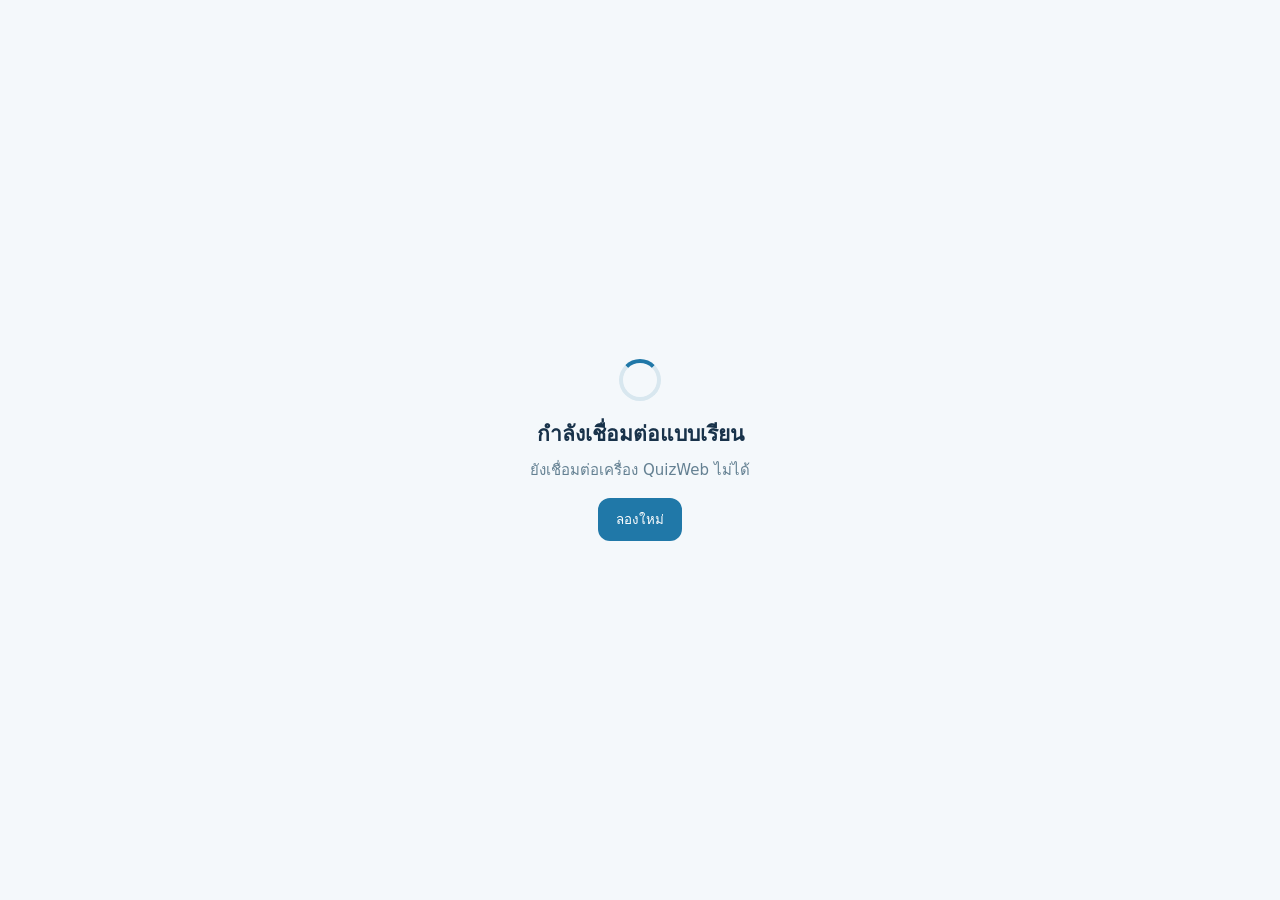
==== commit a066fdc8: "Use QuizWeb live tunnel launcher" ====
--- a/docs/index.html
+++ b/docs/index.html
@@ -2,41 +2,76 @@
 <html lang="th">
 <head>
 <meta charset="utf-8">
-<meta name="viewport" content="width=device-width,initial-scale=1">
+<meta name="viewport" content="width=device-width,initial-scale=1,viewport-fit=cover">
 <title>QuizWeb</title>
 <meta name="robots" content="noindex">
 <style>
-*{box-sizing:border-box}body{margin:0;min-height:100vh;display:grid;place-items:center;background:#f4f8fb;color:#18324a;font-family:Sarabun,system-ui,-apple-system,"Segoe UI",sans-serif}
-.card{width:min(92vw,460px);background:white;border:1px solid #dbe7ef;border-radius:22px;padding:28px;text-align:center;box-shadow:0 10px 35px rgba(28,62,87,.08)}
-h1{font-size:24px;margin:0 0 10px}p{color:#648092;line-height:1.7;margin:0 0 18px}.dot{display:inline-block;width:10px;height:10px;border-radius:50%;background:#34a853;animation:p 1s infinite alternate}
-a{display:inline-flex;align-items:center;justify-content:center;min-height:44px;padding:10px 18px;border-radius:14px;background:#2078a8;color:white;text-decoration:none;font-weight:700}
-@keyframes p{to{opacity:.25}}
+html,body{width:100%;height:100%;margin:0;overflow:hidden;background:#f4f8fb}
+#app{position:fixed;inset:0;width:100%;height:100%;border:0;background:#fff}
+#loading{position:fixed;inset:0;z-index:10;display:flex;align-items:center;justify-content:center;background:#f4f8fb;font-family:Sarabun,system-ui,-apple-system,"Segoe UI",sans-serif;color:#18324a}
+.card{width:min(90vw,420px);padding:26px;text-align:center}
+.spinner{width:34px;height:34px;margin:0 auto 16px;border:4px solid #d8e7ef;border-top-color:#2078a8;border-radius:50%;animation:spin .75s linear infinite}
+h1{font-size:21px;margin:0 0 8px}
+p{font-size:15px;color:#648092;line-height:1.6;margin:0}
+button{margin-top:16px;border:0;border-radius:12px;padding:11px 18px;background:#2078a8;color:#fff;font:700 15px inherit;cursor:pointer}
+@keyframes spin{to{transform:rotate(360deg)}}
 </style>
 </head>
 <body>
-<div class="card">
-  <h1>กำลังเปิดแบบเรียน <span class="dot"></span></h1>
-  <p id="status">กำลังเชื่อมต่อเครื่อง QuizWeb…</p>
-  <a id="openBtn" href="#" hidden>เปิดแบบเรียน</a>
+<div id="loading">
+  <div class="card">
+    <div class="spinner"></div>
+    <h1>กำลังเชื่อมต่อแบบเรียน</h1>
+    <p id="status">รอสักครู่…</p>
+    <button id="retry" hidden>ลองใหม่</button>
+  </div>
 </div>
+
+<iframe
+  id="app"
+  title="QuizWeb"
+  allow="autoplay; clipboard-read; clipboard-write"
+  referrerpolicy="no-referrer"
+></iframe>
+
 <script>
-(async()=>{
-  const status=document.getElementById('status');
-  const btn=document.getElementById('openBtn');
+const frame=document.getElementById('app');
+const loading=document.getElementById('loading');
+const statusEl=document.getElementById('status');
+const retry=document.getElementById('retry');
+
+async function loadQuiz(){
+  retry.hidden=true;
+  loading.style.display='flex';
+  statusEl.textContent='รอสักครู่…';
+
   try{
-    const r=await fetch('https://raw.githubusercontent.com/wangbark/quiz/main/public-url.txt?t='+Date.now(),{cache:'no-store'});
-    if(!r.ok)throw new Error('pointer');
-    const u=(await r.text()).trim().replace(/\/+$/,'');
-    if(!/^https:\/\/[a-z0-9-]+\.trycloudflare\.com$/i.test(u))throw new Error('url');
-    const target=u+location.search+location.hash;
-    btn.href=target;
-    btn.hidden=false;
-    status.textContent='พร้อมแล้ว กำลังเปิด…';
-    setTimeout(()=>location.replace(target),150);
+    const pointer='https://raw.githubusercontent.com/wangbark/quiz/main/public-url.txt?t='+Date.now();
+    const r=await fetch(pointer,{cache:'no-store'});
+    if(!r.ok) throw new Error('pointer '+r.status);
+
+    const base=(await r.text()).trim().replace(/\/+$/,'');
+    if(!/^https:\/\/[a-z0-9-]+\.trycloudflare\.com$/i.test(base)){
+      throw new Error('invalid tunnel');
+    }
+
+    const target=base+location.search+location.hash;
+    frame.onload=()=>{ loading.style.display='none'; };
+    frame.src=target;
+
+    setTimeout(()=>{
+      if(loading.style.display!=='none'){
+        statusEl.textContent='กำลังโหลดจากเครื่อง QuizWeb…';
+      }
+    },2500);
   }catch(e){
-    status.textContent='ยังเชื่อมต่อไม่ได้ กรุณารอสักครู่แล้วรีเฟรชอีกครั้ง';
+    statusEl.textContent='ยังเชื่อมต่อเครื่อง QuizWeb ไม่ได้';
+    retry.hidden=false;
   }
-})();
+}
+
+retry.addEventListener('click',loadQuiz);
+loadQuiz();
 </script>
 </body>
 </html>
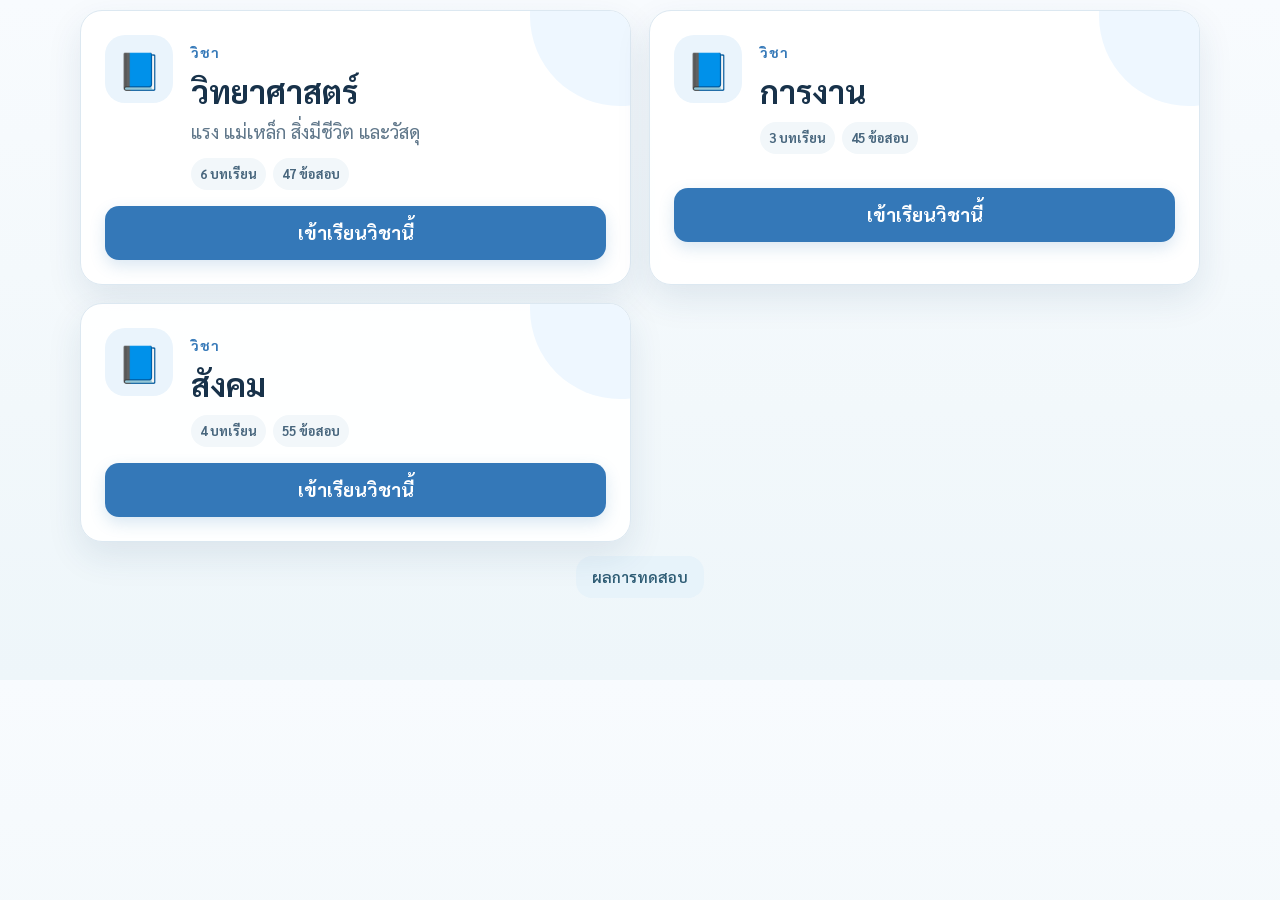
==== commit ef077e8d: "Sync QuizWeb from local server" ====
--- a/docs/index.html
+++ b/docs/index.html
@@ -1,77 +1,2435 @@
-<!doctype html>
+<!DOCTYPE html>
 <html lang="th">
 <head>
-<meta charset="utf-8">
-<meta name="viewport" content="width=device-width,initial-scale=1,viewport-fit=cover">
-<title>QuizWeb</title>
-<meta name="robots" content="noindex">
-<style>
-html,body{width:100%;height:100%;margin:0;overflow:hidden;background:#f4f8fb}
-#app{position:fixed;inset:0;width:100%;height:100%;border:0;background:#fff}
-#loading{position:fixed;inset:0;z-index:10;display:flex;align-items:center;justify-content:center;background:#f4f8fb;font-family:Sarabun,system-ui,-apple-system,"Segoe UI",sans-serif;color:#18324a}
-.card{width:min(90vw,420px);padding:26px;text-align:center}
-.spinner{width:34px;height:34px;margin:0 auto 16px;border:4px solid #d8e7ef;border-top-color:#2078a8;border-radius:50%;animation:spin .75s linear infinite}
-h1{font-size:21px;margin:0 0 8px}
-p{font-size:15px;color:#648092;line-height:1.6;margin:0}
-button{margin-top:16px;border:0;border-radius:12px;padding:11px 18px;background:#2078a8;color:#fff;font:700 15px inherit;cursor:pointer}
-@keyframes spin{to{transform:rotate(360deg)}}
+  <meta charset="UTF-8" />
+  <meta name="viewport" content="width=device-width, initial-scale=1, viewport-fit=cover" />
+  <meta name="theme-color" content="#f7fbff" />
+  <meta name="description" content="บทเรียนและแบบทดสอบ ป.3 หลายวิชา พร้อมอ่านออกเสียงภาษาไทย" />
+  <title>แบบเรียนและแบบทดสอบ ป.3</title>
+  <link rel="preconnect" href="https://fonts.googleapis.com">
+  <link rel="preconnect" href="https://fonts.gstatic.com" crossorigin>
+  <link href="https://fonts.googleapis.com/css2?family=Sarabun:wght@400;500;600;700&display=swap" rel="stylesheet">
+  <link rel="stylesheet" href="styles.css?v=BX20260919200338" />
+
+<!-- QUIZWEB_BW_CLIENT_START -->
+<style id="quizweb-bw-style">
+/* Stable lesson layout */
+#view-lessons .section-heading.split{
+  display:block !important;
+  width:100% !important;
+}
+#view-lessons .section-heading.split > div{
+  width:100% !important;
+  min-width:0 !important;
+}
+#bwLessonNav{
+  display:grid !important;
+  grid-template-columns:repeat(auto-fit,minmax(150px,1fr)) !important;
+  gap:10px !important;
+  width:100% !important;
+  margin:0 0 12px !important;
+}
+#bwLessonNav button,
+#bwLessonNav a{
+  position:static !important;
+  float:none !important;
+  width:100% !important;
+  max-width:none !important;
+  margin:0 !important;
+}
+#view-lessons #lessonSelect{
+  position:static !important;
+  float:none !important;
+  display:block !important;
+  width:100% !important;
+  max-width:none !important;
+  min-width:0 !important;
+  margin:0 0 12px !important;
+}
+#view-lessons .audio-toolbar{
+  display:grid !important;
+  grid-template-columns:minmax(0,1fr) !important;
+  gap:10px !important;
+  align-items:stretch !important;
+}
+#view-lessons #readLessonBtn,
+#view-lessons .read-section,
+#view-lessons .lesson-bottom-actions,
+#view-lessons .lesson-bottom-actions button{
+  width:100% !important;
+  max-width:none !important;
+}
+#view-lessons .lesson-section-head{
+  display:grid !important;
+  grid-template-columns:minmax(0,1fr) !important;
+  gap:10px !important;
+  align-items:stretch !important;
+}
+
+/* Stable quiz layout */
+#view-quiz .quiz-topline{
+  display:block !important;
+  width:100% !important;
+}
+#view-quiz #backToQuizSelect{
+  position:static !important;
+  float:none !important;
+  display:block !important;
+  width:100% !important;
+  max-width:none !important;
+  margin:0 0 12px !important;
+}
+#view-quiz .quiz-progress-wrap{
+  width:100% !important;
+  min-width:0 !important;
+}
+#view-quiz .question-source-row{
+  display:grid !important;
+  grid-template-columns:minmax(0,1fr) !important;
+  gap:10px !important;
+  align-items:stretch !important;
+}
+#view-quiz #readQuestionAllBtn,
+#view-quiz .listen-btn{
+  width:100% !important;
+  max-width:none !important;
+}
+#view-quiz .quiz-actions{
+  display:grid !important;
+  grid-template-columns:minmax(0,1fr) !important;
+  gap:10px !important;
+}
+#view-quiz .quiz-actions button{
+  width:100% !important;
+  max-width:none !important;
+}
+#view-lessons *,
+#view-quiz *{
+  min-width:0 !important;
+  box-sizing:border-box !important;
+}
+
+/* local speech busy state */
+.quizweb-bw-speech-locked{
+  pointer-events:none !important;
+  opacity:.46 !important;
+}
+#quizwebBwStop{
+  position:fixed;
+  right:20px;
+  bottom:20px;
+  z-index:9999;
+  border:0;
+  border-radius:16px;
+  min-height:44px;
+  padding:10px 16px;
+  background:#ffe7e9;
+  color:#9d3948;
+  font:700 15px/1.1 "Sarabun","Segoe UI",sans-serif;
+  box-shadow:0 10px 28px rgba(50,70,90,.16);
+  cursor:pointer;
+}
+#quizwebBwStop[hidden]{display:none !important}
+
+/* daily subject state */
+#subjectGrid > .quizweb-bw-hidden{
+  display:none !important;
+}
+#quizwebBwProgress{
+  margin:10px 0 14px;
+  padding:12px 16px;
+  border-radius:16px;
+  background:#eef7fc;
+  color:#42677d;
+  font-weight:600;
+  text-align:center;
+}
 </style>
+
+<script id="quizweb-bw-client">
+(function(){
+  'use strict';
+
+  const params=new URLSearchParams(location.search||'');
+  const isGameLock=
+    params.get('gamelock')==='1' ||
+    !!(window.chrome&&window.chrome.webview);
+  const hidePassed=params.get('hidePassedToday')!=='0';
+  const quizMode=params.get('quizMode')==='all'?'all':'one';
+  const quizRound=params.get('quizRound')||('legacy-'+localDay());
+
+  const nativeFetch=window.fetch.bind(window);
+  const speechSelectors=
+    '#readLessonBtn,.read-section,#testSpeechBtn';
+  let activeAudio=null;
+  let ttsAbort=null;
+  let speechBusyCount=0;
+
+  function localDay(){
+    const d=new Date();
+    const p=n=>String(n).padStart(2,'0');
+    return `${d.getFullYear()}-${p(d.getMonth()+1)}-${p(d.getDate())}`;
+  }
+  function keyOne(){return 'quizWebPassedSubjects:'+localDay()}
+  function keyAll(){return 'quizWebAllModeDone:'+quizRound}
+
+  function readSet(key){
+    try{
+      const a=JSON.parse(localStorage.getItem(key)||'[]');
+      return new Set(Array.isArray(a)?a.map(String):[]);
+    }catch(_){return new Set()}
+  }
+  function saveSet(key,set){
+    try{localStorage.setItem(key,JSON.stringify([...set]))}catch(_){}
+  }
+  function clearOldDaily(){
+    try{
+      const keep=new Set([keyOne(),keyAll()]);
+      for(let i=localStorage.length-1;i>=0;i--){
+        const k=localStorage.key(i);
+        if(
+          k &&
+          (k.startsWith('quizWebPassedSubjects:') ||
+           k.startsWith('quizWebAllModeDone:')) &&
+          !keep.has(k)
+        ) localStorage.removeItem(k);
+      }
+    }catch(_){}
+  }
+
+  function allSubjectIds(){
+    try{
+      return (window.QUIZ_DATA?.subjects||[])
+        .map(x=>String(x.id||''))
+        .filter(Boolean);
+    }catch(_){return []}
+  }
+
+  function activeSubjectId(){
+    try{
+      const label=String(
+        document.getElementById('quizSubjectLabel')?.textContent||
+        document.getElementById('lessonSubjectLabel')?.textContent||
+        ''
+      ).trim();
+
+      const subjects=window.QUIZ_DATA?.subjects||[];
+      const exact=subjects.find(s=>String(s.title||'').trim()===label);
+      if(exact?.id)return String(exact.id);
+
+      const visible=document.querySelector(
+        '#subjectGrid [data-subject]:not(.quizweb-bw-hidden)'
+      );
+      if(visible?.dataset?.subject)return String(visible.dataset.subject);
+    }catch(_){}
+    return '';
+  }
+
+  function applySubjectVisibility(){
+    if(!isGameLock)return;
+    const grid=document.getElementById('subjectGrid');
+    if(!grid)return;
+
+    document.getElementById('quizwebDailyCompleteNote')?.remove();
+
+    const hiddenSet=
+      quizMode==='all'
+        ? readSet(keyAll())
+        : readSet(keyOne());
+
+    [...grid.children].forEach(card=>{
+      const id=String(
+        card.dataset?.subject ||
+        card.querySelector?.('[data-subject]')?.dataset?.subject ||
+        ''
+      );
+
+      card.classList.toggle(
+        'quizweb-bw-hidden',
+        !!(id&&hiddenSet.has(id)&&(quizMode==='all'||hidePassed))
+      );
+      card.classList.remove('quizweb-daily-hidden');
+      card.classList.remove('quizweb-passed-today-hidden');
+    });
+
+    let progress=document.getElementById('quizwebBwProgress');
+
+    if(quizMode==='all'){
+      const total=allSubjectIds().length;
+      const done=readSet(keyAll()).size;
+
+      if(done>0&&done<total){
+        if(!progress){
+          progress=document.createElement('div');
+          progress.id='quizwebBwProgress';
+          grid.parentElement?.insertBefore(progress,grid);
+        }
+        progress.textContent=`ทำแล้ว ${done}/${total} วิชา • ต้องครบทุกวิชาก่อน แล้วจึงใช้คะแนนเฉลี่ย`;
+      }else if(progress){
+        progress.remove();
+      }
+    }else if(progress){
+      progress.remove();
+    }
+  }
+
+  function closeQuizWindow(){
+    if(window.chrome&&window.chrome.webview){
+      setTimeout(()=>{
+        try{
+          window.chrome.webview.postMessage(
+            JSON.stringify({action:'closeQuiz'})
+          );
+        }catch(_){}
+      },1200);
+    }
+  }
+
+  function setSpeechBusy(on){
+    if(on)speechBusyCount++;
+    else speechBusyCount=Math.max(0,speechBusyCount-1);
+
+    const busy=speechBusyCount>0;
+    document.querySelectorAll(speechSelectors).forEach(el=>{
+      el.classList.toggle('quizweb-bw-speech-locked',busy);
+      if('disabled' in el)el.disabled=busy;
+    });
+
+    let stop=document.getElementById('quizwebBwStop');
+    if(!stop){
+      stop=document.createElement('button');
+      stop.id='quizwebBwStop';
+      stop.type='button';
+      stop.textContent='■ หยุด';
+      stop.hidden=true;
+      stop.onclick=()=>{
+        try{ttsAbort?.abort()}catch(_){}
+        try{
+          if(activeAudio){
+            activeAudio.pause();
+            activeAudio.currentTime=0;
+          }
+        }catch(_){}
+        try{window.speechSynthesis?.cancel()}catch(_){}
+        speechBusyCount=0;
+        setSpeechBusy(false);
+      };
+      document.body.appendChild(stop);
+    }
+    stop.hidden=!busy;
+  }
+
+  document.addEventListener('click',ev=>{
+    if(speechBusyCount<=0)return;
+    const hit=ev.target?.closest?.(speechSelectors);
+    if(hit){
+      ev.preventDefault();
+      ev.stopPropagation();
+      ev.stopImmediatePropagation();
+    }
+  },true);
+
+  try{
+    const nativePlay=HTMLMediaElement.prototype.play;
+    HTMLMediaElement.prototype.play=function(){
+      if(this instanceof HTMLAudioElement){
+        activeAudio=this;
+        setSpeechBusy(true);
+        const release=()=>{
+          if(activeAudio===this)activeAudio=null;
+          setSpeechBusy(false);
+        };
+        this.addEventListener('ended',release,{once:true});
+        this.addEventListener('error',release,{once:true});
+        this.addEventListener('pause',()=>{
+          if(this.ended||this.currentTime===0)release();
+        },{once:true});
+      }
+      return nativePlay.apply(this,arguments);
+    };
+  }catch(_){}
+
+  try{
+    if(window.speechSynthesis){
+      const nativeSpeak=window.speechSynthesis.speak.bind(window.speechSynthesis);
+      window.speechSynthesis.speak=function(utter){
+        setSpeechBusy(true);
+        const release=()=>setSpeechBusy(false);
+        try{
+          utter.addEventListener('end',release,{once:true});
+          utter.addEventListener('error',release,{once:true});
+        }catch(_){}
+        return nativeSpeak(utter);
+      };
+    }
+  }catch(_){}
+
+  async function digest(text){
+    try{
+      const raw=new TextEncoder().encode(text);
+      const hash=await crypto.subtle.digest('SHA-256',raw);
+      return [...new Uint8Array(hash)]
+        .map(b=>b.toString(16).padStart(2,'0')).join('');
+    }catch(_){
+      let h=2166136261;
+      for(let i=0;i<text.length;i++){
+        h^=text.charCodeAt(i);
+        h=Math.imul(h,16777619);
+      }
+      return (h>>>0).toString(16);
+    }
+  }
+
+  async function trimCache(cache,maxItems){
+    try{
+      const keys=await cache.keys();
+      while(keys.length>maxItems){
+        const k=keys.shift();
+        if(k)await cache.delete(k);
+      }
+    }catch(_){}
+  }
+
+  function requestUrl(input){
+    try{return typeof input==='string'?input:input.url||String(input)}
+    catch(_){return String(input||'')}
+  }
+
+  function currentMethod(input,init){
+    return String(
+      init?.method ||
+      (typeof input!=='string'&&input?.method) ||
+      'GET'
+    ).toUpperCase();
+  }
+
+  async function requestBodyText(input,init){
+    if(init&&typeof init.body==='string')return init.body;
+    try{
+      if(typeof input!=='string'&&input?.clone){
+        return await input.clone().text();
+      }
+    }catch(_){}
+    return '';
+  }
+
+  async function localCachedTts(input,init){
+    const body=await requestBodyText(input,init);
+    const key=await digest(requestUrl(input)+'\n'+body);
+    const cache=await caches.open('quizweb-tts-local-v1');
+    const cacheRequest=new Request(
+      location.origin+'/__quizweb_tts_cache__/'+key,
+      {method:'GET'}
+    );
+    const hit=await cache.match(cacheRequest);
+    if(hit)return hit.clone();
+
+    const controller=new AbortController();
+    ttsAbort=controller;
+
+    const timer=setTimeout(()=>controller.abort(),120000);
+
+    try{
+      const clean={...(init||{})};
+      clean.signal=controller.signal;
+
+      const response=await nativeFetch(input,clean);
+
+      if(response.ok){
+        try{
+          await cache.put(cacheRequest,response.clone());
+          trimCache(cache,1200);
+        }catch(_){}
+      }
+
+      return response;
+    }finally{
+      clearTimeout(timer);
+      if(ttsAbort===controller)ttsAbort=null;
+    }
+  }
+
+  async function handleQuizResult(input,init){
+    let bodyText=await requestBodyText(input,init);
+    let body={};
+
+    try{body=bodyText?JSON.parse(bodyText):{}}catch(_){}
+
+    const subjectId=
+      String(body.subjectId||activeSubjectId()||'');
+    const subjectIds=allSubjectIds();
+
+    body.subjectId=subjectId;
+    body.subjectCount=subjectIds.length;
+
+    const clean={...(init||{})};
+    clean.body=JSON.stringify(body);
+
+    const response=await nativeFetch(input,clean);
+
+    try{
+      if(response.ok){
+        const result=await response.clone().json();
+
+        if(quizMode==='all'){
+          const done=readSet(keyAll());
+
+          if(subjectId)done.add(subjectId);
+
+          if(result.roundComplete){
+            if(Number(result.grantedMinutes)>0){
+              subjectIds.forEach(id=>done.add(String(id)));
+              saveSet(keyAll(),done);
+              applySubjectVisibility();
+              closeQuizWindow();
+            }else if(result.roundReset){
+              saveSet(keyAll(),new Set());
+              applySubjectVisibility();
+            }
+          }else{
+            saveSet(keyAll(),done);
+            applySubjectVisibility();
+          }
+        }else{
+          if(Number(result.grantedMinutes)>0&&subjectId){
+            const passed=readSet(keyOne());
+            passed.add(subjectId);
+            saveSet(keyOne(),passed);
+            applySubjectVisibility();
+            closeQuizWindow();
+          }
+        }
+      }
+    }catch(_){}
+
+    return response;
+  }
+
+  window.fetch=async function(input,init){
+    const url=requestUrl(input);
+    const method=currentMethod(input,init);
+
+    if(
+      isGameLock &&
+      method==='POST' &&
+      /\/api\/quiz-result(?:\?|$)/i.test(url)
+    ){
+      return handleQuizResult(input,init);
+    }
+
+    if(
+      isGameLock &&
+      method==='POST' &&
+      /\/api\/tts\/(?:synthesize|stream)(?:\?|$)/i.test(url) &&
+      'caches' in window
+    ){
+      return localCachedTts(input,init);
+    }
+
+    return nativeFetch(input,init);
+  };
+
+  function textOf(el){
+    return String(el?.textContent||'').replace(/\s+/g,' ').trim();
+  }
+  function important(el,name,value){
+    if(el)el.style.setProperty(name,value,'important');
+  }
+
+  function repairLessonLayout(){
+    const view=document.getElementById('view-lessons');
+    if(!view)return;
+
+    const heading=view.querySelector('.section-heading');
+    const select=document.getElementById('lessonSelect');
+
+    let nav=document.getElementById('bwLessonNav');
+    if(!nav){
+      nav=document.createElement('div');
+      nav.id='bwLessonNav';
+      view.insertBefore(nav,view.firstChild);
+    }
+
+    [...view.querySelectorAll('button,a')].forEach(el=>{
+      const t=textOf(el);
+      if(
+        (t.includes('หน้าวิชา')||t.includes('หน้าหลัก')) &&
+        !el.closest('#lessonContent')
+      ){
+        if(el.parentElement!==nav)nav.appendChild(el);
+      }
+    });
+
+    if(heading){
+      important(heading,'display','block');
+      important(heading,'width','100%');
+      important(heading,'position','static');
+    }
+
+    if(select){
+      if(select.parentElement!==view){
+        const ref=heading?heading.nextSibling:view.firstChild;
+        view.insertBefore(select,ref);
+      }
+      important(select,'position','static');
+      important(select,'float','none');
+      important(select,'display','block');
+      important(select,'width','100%');
+      important(select,'max-width','none');
+      important(select,'margin','0 0 12px');
+    }
+  }
+
+  function repairQuizLayout(){
+    const view=document.getElementById('view-quiz');
+    if(!view)return;
+
+    const top=view.querySelector('.quiz-topline');
+    const exit=document.getElementById('backToQuizSelect');
+    const progress=top?.querySelector('.quiz-progress-wrap');
+
+    if(top){
+      important(top,'display','block');
+      important(top,'width','100%');
+
+      if(exit){
+        if(top.firstElementChild!==exit){
+          top.insertBefore(exit,top.firstElementChild);
+        }
+        important(exit,'display','block');
+        important(exit,'position','static');
+        important(exit,'float','none');
+        important(exit,'width','100%');
+        important(exit,'max-width','none');
+        important(exit,'margin','0 0 12px');
+      }
+
+      if(progress){
+        important(progress,'width','100%');
+        important(progress,'min-width','0');
+      }
+    }
+  }
+
+  function repairAll(){
+    repairLessonLayout();
+    repairQuizLayout();
+    applySubjectVisibility();
+  }
+
+  clearOldDaily();
+
+  document.addEventListener('DOMContentLoaded',()=>{
+    repairAll();
+    let repairTimer=0;
+    const obs=new MutationObserver(()=>{
+      clearTimeout(repairTimer);
+      repairTimer=setTimeout(repairAll,100);
+    });
+    obs.observe(document.body,{childList:true,subtree:true});
+    setTimeout(repairAll,250);
+    setTimeout(repairAll,900);
+  });
+
+  window.addEventListener('pageshow',repairAll);
+  window.addEventListener('resize',repairAll);
+})();
+</script>
+<!-- QUIZWEB_BW_CLIENT_END -->
+
+<!-- QUIZWEB_BY_QUIZ_UX_START -->
+<style id="quizweb-by-style">
+#quizwebByMode{
+  display:flex;
+  gap:8px;
+  flex-wrap:wrap;
+  align-items:center;
+  margin:0 0 12px;
+  padding:10px;
+  border-radius:16px;
+  background:rgba(224,240,249,.72);
+}
+#quizwebByMode .by-label{
+  font-size:13px;
+  font-weight:700;
+  color:#526d7e;
+  margin-right:2px;
+}
+#quizwebByMode button{
+  border:0;
+  border-radius:999px;
+  padding:8px 12px;
+  font:600 14px/1.2 "Sarabun",sans-serif;
+  background:rgba(255,255,255,.85);
+  color:#31566c;
+  cursor:pointer;
+}
+#quizwebByMode button.active{
+  background:#d0eaf8;
+  color:#174d69;
+  box-shadow:0 0 0 2px rgba(69,153,199,.14) inset;
+}
+body.quizweb-by-final #feedbackBox{
+  display:none !important;
+}
+#quizwebByResultsShortcut{
+  display:flex;
+  justify-content:center;
+  margin:14px 0 4px;
+}
+#quizwebByResultsShortcut button{
+  border:0;
+  border-radius:16px;
+  min-height:42px;
+  padding:9px 16px;
+  background:#e7f3fa;
+  color:#2f5d75;
+  font:600 15px/1.2 "Sarabun",sans-serif;
+  cursor:pointer;
+}
+#quizwebByHistory{
+  margin-top:16px;
+}
+#quizwebByHistory .by-history-head{
+  display:flex;
+  align-items:center;
+  justify-content:space-between;
+  gap:10px;
+  margin-bottom:10px;
+}
+#quizwebByHistory .by-history-head h3{
+  margin:0;
+}
+#quizwebByHistory .by-history-list{
+  display:grid;
+  gap:9px;
+}
+#quizwebByHistory .by-history-item{
+  border-radius:15px;
+  padding:11px 13px;
+  background:rgba(233,245,251,.82);
+}
+#quizwebByHistory .by-history-title{
+  font-weight:700;
+  color:#294f64;
+}
+#quizwebByHistory .by-history-meta{
+  margin-top:3px;
+  font-size:13px;
+  color:#6a8291;
+}
+#quizwebByHistory .by-history-subjects{
+  margin-top:6px;
+  font-size:13px;
+  color:#4c6878;
+  line-height:1.5;
+}
+</style>
+<script id="quizweb-by-script">
+(function(){
+  'use strict';
+
+  const params=new URLSearchParams(location.search||'');
+  const quizMode=params.get('quizMode')==='all'?'all':'one';
+  const quizRound=params.get('quizRound')||('legacy-'+localDay());
+  const HISTORY_KEY='quizWebResultHistoryV2';
+
+  function localDay(d=new Date()){
+    const p=n=>String(n).padStart(2,'0');
+    return `${d.getFullYear()}-${p(d.getMonth()+1)}-${p(d.getDate())}`;
+  }
+  function roundKey(day){return 'quizWebResultRoundCounter:'+day}
+  function pendingAllKey(day){return 'quizWebPendingAllRound:'+day}
+  function nextRound(day){
+    let n=0;
+    try{n=Number(localStorage.getItem(roundKey(day))||0)}catch(_){}
+    n=Math.max(0,Math.floor(n))+1;
+    try{localStorage.setItem(roundKey(day),String(n))}catch(_){}
+    return n;
+  }
+  function readHistory(){
+    try{
+      const a=JSON.parse(localStorage.getItem(HISTORY_KEY)||'[]');
+      return Array.isArray(a)?a:[];
+    }catch(_){return []}
+  }
+  function writeHistory(a){
+    try{localStorage.setItem(HISTORY_KEY,JSON.stringify((a||[]).slice(0,120)))}catch(_){}
+  }
+  function appendHistory(r){
+    const a=readHistory();
+    if(r.id&&a.some(x=>x&&x.id===r.id))return;
+    a.unshift(r);
+    writeHistory(a);
+    setTimeout(renderHistory,0);
+  }
+  function subjectTitle(id){
+    try{
+      const s=(window.QUIZ_DATA?.subjects||[]).find(x=>String(x.id||'')===String(id||''));
+      if(s?.title)return String(s.title);
+    }catch(_){}
+    const label=String(
+      document.getElementById('quizSubjectLabel')?.textContent||
+      document.getElementById('lessonSubjectLabel')?.textContent||
+      ''
+    ).trim();
+    return label||String(id||'วิชา');
+  }
+  function parseJson(v){
+    try{return JSON.parse(String(v||''))}catch(_){return null}
+  }
+  function readPendingAll(day){
+    try{
+      const p=JSON.parse(localStorage.getItem(pendingAllKey(day))||'null');
+      return p&&typeof p==='object'?p:null;
+    }catch(_){return null}
+  }
+  function writePendingAll(day,p){
+    try{localStorage.setItem(pendingAllKey(day),JSON.stringify(p))}catch(_){}
+  }
+  function clearPendingAll(day){
+    try{localStorage.removeItem(pendingAllKey(day))}catch(_){}
+  }
+  function rememberFinishedResult(raw){
+    const r=typeof raw==='string'?parseJson(raw):raw;
+    if(!r||typeof r!=='object')return;
+
+    const finished=new Date(r.finishedAt||Date.now());
+    const day=localDay(finished);
+    const subjectId=String(r.subjectId||'');
+    const title=subjectTitle(subjectId);
+    const total=Math.max(0,Number(r.total)||0);
+    const score=Math.max(0,Number(r.score)||0);
+    const wrong=Math.max(0,total-score);
+
+    if(quizMode==='all'){
+      let pending=readPendingAll(day);
+      if(!pending){
+        pending={
+          day,
+          round:nextRound(day),
+          startedAt:finished.toISOString(),
+          subjects:{}
+        };
+      }
+      pending.subjects=pending.subjects||{};
+      pending.subjects[subjectId||title]={
+        subjectId,
+        subjectTitle:title,
+        quizName:String(r.quizName||''),
+        score,
+        total,
+        wrong,
+        finishedAt:finished.toISOString()
+      };
+      writePendingAll(day,pending);
+      return;
+    }
+
+    appendHistory({
+      id:`one:${r.finishedAt||finished.toISOString()}:${subjectId}:${score}:${total}`,
+      type:'one',
+      day,
+      round:nextRound(day),
+      finishedAt:finished.toISOString(),
+      subjectId,
+      subjectTitle:title,
+      quizName:String(r.quizName||''),
+      score,
+      total,
+      wrong
+    });
+  }
+
+  try{
+    const nativeSetItem=Storage.prototype.setItem;
+    Storage.prototype.setItem=function(key,value){
+      const ret=nativeSetItem.apply(this,arguments);
+      try{
+        if(
+          this===localStorage &&
+          typeof key==='string' &&
+          key.startsWith('quizWebLastResult:')
+        ){
+          setTimeout(()=>rememberFinishedResult(value),0);
+        }
+      }catch(_){}
+      return ret;
+    };
+  }catch(_){}
+
+  function requestUrl(input){
+    try{return typeof input==='string'?input:(input?.url||String(input||''))}
+    catch(_){return String(input||'')}
+  }
+  function requestMethod(input,init){
+    return String(init?.method||(typeof input!=='string'&&input?.method)||'GET').toUpperCase();
+  }
+
+  const previousFetch=window.fetch.bind(window);
+  window.fetch=async function(input,init){
+    const response=await previousFetch(input,init);
+
+    try{
+      const url=requestUrl(input);
+      if(
+        quizMode==='all' &&
+        requestMethod(input,init)==='POST' &&
+        /\/api\/quiz-result(?:\?|$)/i.test(url) &&
+        response.ok
+      ){
+        const result=await response.clone().json();
+        if(result&&result.mode==='all'&&result.roundComplete){
+          const day=localDay();
+          const pending=readPendingAll(day);
+          if(pending){
+            const subjects=Object.values(pending.subjects||{});
+            const totalScore=subjects.reduce((s,x)=>s+(Number(x.score)||0),0);
+            const totalQuestions=subjects.reduce((s,x)=>s+(Number(x.total)||0),0);
+            const wrong=subjects.reduce((s,x)=>s+(Number(x.wrong)||0),0);
+            const average=Number(result.averageScore)||(
+              subjects.length
+                ? subjects.reduce((s,x)=>s+((Number(x.score)||0)*30/Math.max(1,Number(x.total)||30)),0)/subjects.length
+                : 0
+            );
+
+            appendHistory({
+              id:`all:${day}:${pending.round}:${pending.startedAt||Date.now()}`,
+              type:'all',
+              day,
+              round:Number(pending.round)||nextRound(day),
+              finishedAt:new Date().toISOString(),
+              score:totalScore,
+              total:totalQuestions,
+              wrong,
+              average:Math.round(average*100)/100,
+              grantedMinutes:Number(result.grantedMinutes)||0,
+              subjects
+            });
+            clearPendingAll(day);
+          }
+        }
+      }
+    }catch(_){}
+
+    return response;
+  };
+
+  /* Quiz speech: always use the device/browser voice. No server TTS. */
+  function stopDeviceSpeech(){
+    try{window.speechSynthesis?.cancel()}catch(_){}
+  }
+  function speakDevice(text){
+    text=String(text||'').replace(/\s+/g,' ').trim();
+    if(!text||!('speechSynthesis' in window))return;
+
+    stopDeviceSpeech();
+    const utter=new SpeechSynthesisUtterance(text);
+    utter.lang='th-TH';
+    utter.rate=1;
+    utter.pitch=1;
+
+    const status=document.getElementById('speechStatus');
+    if(status)status.textContent='กำลังใช้เสียงของอุปกรณ์';
+
+    utter.onend=()=>{
+      if(status)status.textContent='อ่านจบแล้ว • เสียงของอุปกรณ์';
+    };
+    utter.onerror=()=>{
+      if(status)status.textContent='อ่านไม่สำเร็จ • ลองกดอ่านอีกครั้ง';
+    };
+
+    window.speechSynthesis.speak(utter);
+  }
+  function wholeQuestionText(){
+    const q=String(document.getElementById('questionText')?.textContent||'').trim();
+    const parts=q?[`คำถาม ${q}`]:[];
+    const speechLetters=['กอไก่','ขอไข่','คอควาย','งองู'];
+    [...document.querySelectorAll('#optionList .option')].forEach((el,i)=>{
+      const t=String(el.querySelector('.option-text')?.textContent||'').trim();
+      if(t)parts.push(`${speechLetters[i]||('ตัวเลือก '+(i+1))} ${t}`);
+    });
+    return parts.join(' ');
+  }
+  function optionText(el){
+    const option=el.closest('.option');
+    if(!option)return '';
+    const i=[...document.querySelectorAll('#optionList .option')].indexOf(option);
+    const speechLetters=['กอไก่','ขอไข่','คอควาย','งองู'];
+    const t=String(option.querySelector('.option-text')?.textContent||'').trim();
+    return `${speechLetters[i]||''} ${t}`.trim();
+  }
+  document.addEventListener('click',ev=>{
+    const all=ev.target?.closest?.('#readQuestionAllBtn');
+    const one=ev.target?.closest?.('.option-speak');
+    if(!all&&!one)return;
+    ev.preventDefault();
+    ev.stopPropagation();
+    ev.stopImmediatePropagation();
+    speakDevice(all?wholeQuestionText():optionText(one));
+  },true);
+  document.addEventListener('keydown',ev=>{
+    if(ev.key!=='Enter'&&ev.key!==' ')return;
+    const one=ev.target?.closest?.('.option-speak');
+    if(!one)return;
+    ev.preventDefault();
+    ev.stopPropagation();
+    ev.stopImmediatePropagation();
+    speakDevice(optionText(one));
+  },true);
+
+  /* Answer mode */
+  const ANSWER_MODE_KEY='quizWebAnswerMode';
+  function answerMode(){
+    try{return localStorage.getItem(ANSWER_MODE_KEY)==='final'?'final':'review'}
+    catch(_){return 'review'}
+  }
+  function setAnswerMode(mode){
+    const v=mode==='final'?'final':'review';
+    try{localStorage.setItem(ANSWER_MODE_KEY,v)}catch(_){}
+    document.body?.classList.toggle('quizweb-by-final',v==='final');
+    document.querySelectorAll('#quizwebByMode [data-mode]').forEach(b=>{
+      b.classList.toggle('active',b.dataset.mode===v);
+    });
+    const check=document.getElementById('checkAnswerBtn');
+    if(check)check.textContent=v==='final'?'บันทึกคำตอบ':'ตรวจคำตอบ';
+  }
+  function ensureModeUi(){
+    const view=document.getElementById('view-quiz');
+    const top=view?.querySelector('.quiz-topline');
+    if(!view||!top)return;
+
+    let box=document.getElementById('quizwebByMode');
+    if(!box){
+      box=document.createElement('div');
+      box.id='quizwebByMode';
+      box.innerHTML=
+        '<span class="by-label">โหมดตรวจคำตอบ</span>'+
+        '<button type="button" data-mode="review">ดูเฉลยแต่ละข้อ</button>'+
+        '<button type="button" data-mode="final">ตรวจเมื่อจบชุด</button>';
+      top.insertAdjacentElement('afterend',box);
+
+      box.querySelectorAll('[data-mode]').forEach(b=>{
+        b.addEventListener('click',()=>{
+          setAnswerMode(b.dataset.mode);
+        });
+      });
+    }
+    setAnswerMode(answerMode());
+  }
+
+  document.addEventListener('click',ev=>{
+    const check=ev.target?.closest?.('#checkAnswerBtn');
+    if(!check)return;
+
+    const progress=String(document.getElementById('quizProgressText')?.textContent||'');
+    const mode=answerMode();
+
+    setTimeout(()=>{
+      const same=String(document.getElementById('quizProgressText')?.textContent||'')===progress;
+      if(!same)return;
+
+      if(mode==='final'){
+        document.getElementById('feedbackBox')?.classList.add('hidden');
+        document.querySelectorAll('#optionList .option.correct,#optionList .option.wrong')
+          .forEach(x=>x.classList.remove('correct','wrong'));
+      }
+
+      const next=document.getElementById('nextQuestionBtn');
+      if(next&&!next.classList.contains('hidden')){
+        setTimeout(()=>{
+          const stillSame=String(document.getElementById('quizProgressText')?.textContent||'')===progress;
+          if(stillSame)next.click();
+        },mode==='final'?120:950);
+      }
+    },0);
+  });
+
+  function esc(s){
+    return String(s??'').replace(/[&<>"']/g,c=>({
+      '&':'&amp;','<':'&lt;','>':'&gt;','"':'&quot;',"'":'&#39;'
+    }[c]));
+  }
+  function fmtDate(iso){
+    try{
+      return new Date(iso).toLocaleString('th-TH',{
+        year:'numeric',month:'2-digit',day:'2-digit',
+        hour:'2-digit',minute:'2-digit'
+      });
+    }catch(_){return String(iso||'')}
+  }
+  function renderHistory(){
+    const host=document.getElementById('resultContent');
+    if(!host)return;
+
+    let card=document.getElementById('quizwebByHistory');
+    if(!card){
+      card=document.createElement('article');
+      card.id='quizwebByHistory';
+      card.className='card lesson-section';
+      host.appendChild(card);
+    }
+
+    const rows=readHistory().slice(0,30);
+    const signature=JSON.stringify(rows);
+    if(card.dataset.historySignature===signature)return;
+    card.dataset.historySignature=signature;
+
+    card.innerHTML=
+      '<div class="by-history-head"><h3>ผลการทดสอบย้อนหลัง</h3></div>'+
+      (
+        rows.length
+          ? '<div class="by-history-list">'+rows.map(r=>{
+              if(r.type==='all'){
+                const detail=(r.subjects||[]).map(s=>
+                  `${esc(s.subjectTitle||'วิชา')} ${Number(s.score)||0}/${Number(s.total)||0}`
+                ).join(' • ');
+                return `<div class="by-history-item">
+                  <div class="by-history-title">${esc(fmtDate(r.finishedAt))} • รอบ ${Number(r.round)||1} • ทุกวิชา</div>
+                  <div class="by-history-meta">รวม ${Number(r.score)||0}/${Number(r.total)||0} • ผิด ${Number(r.wrong)||0} ข้อ • คะแนนเฉลี่ย ${Number(r.average||0).toFixed(2)}/30</div>
+                  ${detail?`<div class="by-history-subjects">${detail}</div>`:''}
+                </div>`;
+              }
+              return `<div class="by-history-item">
+                <div class="by-history-title">${esc(fmtDate(r.finishedAt))} • รอบ ${Number(r.round)||1} • ${esc(r.subjectTitle||r.quizName||'วิชา')}</div>
+                <div class="by-history-meta">คะแนน ${Number(r.score)||0}/${Number(r.total)||0} • ผิด ${Number(r.wrong)||0} ข้อ</div>
+              </div>`;
+            }).join('')+'</div>'
+          : '<p class="muted">ยังไม่มีประวัติการทำแบบทดสอบ</p>'
+      );
+  }
+
+  function ensureResultShortcut(){
+    const grid=document.getElementById('subjectGrid');
+    if(!grid||document.getElementById('quizwebByResultsShortcut'))return;
+
+    const wrap=document.createElement('div');
+    wrap.id='quizwebByResultsShortcut';
+    wrap.innerHTML='<button type="button">ผลการทดสอบ</button>';
+    grid.insertAdjacentElement('afterend',wrap);
+    wrap.querySelector('button').onclick=()=>{
+      const tab=document.querySelector('[data-view="results"]');
+      if(tab)tab.click();
+      setTimeout(renderHistory,0);
+    };
+  }
+
+  function refreshUi(){
+    ensureModeUi();
+    ensureResultShortcut();
+    setAnswerMode(answerMode());
+    const view=document.getElementById('view-results');
+    if(view?.classList.contains('active'))renderHistory();
+  }
+
+  document.addEventListener('DOMContentLoaded',()=>{
+    refreshUi();
+    const observer=new MutationObserver(()=>setTimeout(refreshUi,0));
+    observer.observe(document.body,{childList:true,subtree:true,attributes:true,attributeFilter:['class']});
+    setTimeout(refreshUi,300);
+    setTimeout(refreshUi,1000);
+  });
+})();
+</script>
+<!-- QUIZWEB_BY_QUIZ_UX_END -->
 </head>
 <body>
-<div id="loading">
-  <div class="card">
-    <div class="spinner"></div>
-    <h1>กำลังเชื่อมต่อแบบเรียน</h1>
-    <p id="status">รอสักครู่…</p>
-    <button id="retry" hidden>ลองใหม่</button>
+  <div class="app-shell">
+    <header class="topbar">
+      <div>
+        <div class="eyebrow">แบบเรียนและแบบทดสอบ ป.3</div>
+        <h1>ศูนย์การเรียนรู้</h1>
+        <p class="subtitle">เลือกวิชา อ่านเนื้อหาสรุป แล้วทำแบบทดสอบได้ในที่เดียว</p>
+      </div>
+      <button class="icon-btn" id="stopSpeechBtn" type="button" title="หยุดอ่านออกเสียง" aria-label="หยุดอ่านออกเสียง">■ หยุดเสียง</button>
+    </header>
+
+    <nav class="tabbar" aria-label="เมนูหลัก">
+      <button class="tab active" data-view="home" type="button">วิชาทั้งหมด</button>
+      <button class="tab" data-view="settings" type="button">เสียงอ่าน</button>
+      <button class="tab subject-only" data-view="subject" type="button">หน้าวิชา</button>
+      <button class="tab subject-only" data-view="lessons" type="button">อ่านเนื้อหา</button>
+      <button class="tab subject-only" data-view="quizSelect" type="button">แบบทดสอบ</button>
+      <button class="tab subject-only" data-view="results" type="button">ผลการทำ</button>
+    </nav>
+
+    <main>
+      <section id="view-home" class="view active">
+        <div class="welcome card">
+          <h2>เลือกวิชาที่ต้องการเรียน</h2>
+          <div class="welcome-actions">
+            <button class="secondary go-settings" type="button">⚙ ตั้งค่าเสียงอ่าน</button>
+          </div>
+        </div>
+        <div id="subjectGrid" class="subject-grid"></div>
+      </section>
+
+      <section id="view-settings" class="view">
+        <div class="section-heading">
+          <div>
+            <span class="eyebrow">ตั้งค่าเสียงอ่าน</span>
+            <h2>เลือกเสียงให้ฟังชัดและสบายหู</h2>
+            <p class="muted">ตั้งค่าครั้งเดียว แล้วระบบจะจำไว้ให้ ใช้กับบทเรียนและแบบทดสอบทั้งหมด</p>
+          </div>
+        </div>
+
+        <div class="settings-layout">
+          <section class="card settings-main">
+            <div class="settings-head">
+              <div>
+                <span class="pill">Microsoft Edge Neural</span>
+                <h3>เสียงหลักของระบบ</h3>
+                <p class="muted">ระบบจะใช้เสียงที่คุณเลือกเพียงเสียงเดียว และอ่านเป็นช่วงสั้น ๆ พร้อมเว้นจังหวะให้จับใจความง่ายขึ้น</p>
+              </div>
+              <div class="status-chip" id="speechStatus">กำลังตรวจสอบระบบเสียง…</div>
+            </div>
+
+            <div class="settings-grid">
+              <div class="setting-card">
+                <label for="speechVoice" class="setting-label">เสียง</label>
+                <select id="speechVoice" class="select voice-select" aria-label="เลือกเสียงภาษาไทย"></select>
+                <p class="setting-help">แนะนำ Premwadee ถ้าต้องการโทนผู้หญิงชัด ๆ</p>
+              </div>
+
+              <div class="setting-card">
+                <div class="setting-row">
+                  <label for="speechRate" class="setting-label">ความเร็ว</label>
+                  <span id="speechRateValue" class="rate-badge">0.85x</span>
+                </div>
+                <input id="speechRate" type="range" min="0.75" max="1.05" step="0.05" value="0.85" />
+                <p class="setting-help">ค่าประมาณ 0.85x–0.95x มักฟังเข้าใจง่าย</p>
+              </div>
+
+              <div class="setting-card action-card">
+                <div>
+                  <div class="setting-label">ทดลองเสียง</div>
+                  <p class="setting-help">ฟังตัวอย่างก่อนเริ่มเรียนจริง</p>
+                </div>
+                <button id="testSpeechBtn" class="primary large" type="button">▶ ทดลองเสียง</button>
+              </div>
+            </div>
+          </section>
+
+          <aside class="card settings-side">
+            <h3>เคล็ดลับ</h3>
+            <ul class="quick-tips">
+              <li>ถ้าฟังเร็วไป ให้ลดความเร็วลงเล็กน้อย</li>
+              <li>ถ้าชอบเสียงผู้หญิง ให้เลือก Premwadee หรือ Achara</li>
+              <li>โจทย์และตัวเลือกจะถูกเตรียมเสียงพร้อมกันล่วงหน้า เพื่อให้เว้นจังหวะชัดโดยไม่ต้องรอทีละช่วง</li>
+              <li>ถ้าระบบเสียงออนไลน์มีปัญหา ระบบจะหยุดและแจ้งเตือนแทนการเปลี่ยนไปใช้เสียงอื่น</li>
+            </ul>
+          </aside>
+        </div>
+      </section>
+
+      <section id="view-subject" class="view">
+        <button class="ghost back-subjects" type="button">หน้าหลัก</button>
+        <div id="subjectHero" class="hero card"></div>
+        <div class="section-heading">
+          <div>
+            <span class="eyebrow">เนื้อหาในวิชานี้</span>
+            <h2>เลือกบทเรียน</h2>
+          </div>
+        </div>
+        <div id="homeLessonGrid" class="lesson-grid"></div>
+      </section>
+
+      <section id="view-lessons" class="view">
+        <div class="section-heading split">
+          <div>
+            <button class="ghost back-to-subject" type="button">หน้าวิชา</button>
+            <span id="lessonSubjectLabel" class="eyebrow block-eyebrow"></span>
+            <h2 id="lessonTitle">บทเรียน</h2>
+          </div>
+          <select id="lessonSelect" class="select" aria-label="เลือกบทเรียน"></select>
+        </div>
+        <div class="audio-toolbar card compact">
+          <button id="readLessonBtn" class="primary" type="button">🔊 อ่านบทนี้ทั้งหมด</button>
+          <span class="muted">ตั้งค่าเสียงได้ที่แท็บ “เสียงอ่าน”</span>
+        </div>
+        <div id="lessonContent" class="lesson-content"></div>
+        <div class="lesson-bottom-actions">
+          <button id="lessonBackBtn" class="secondary large" type="button">กลับหน้าวิชา</button>
+        </div>
+      </section>
+
+      <section id="view-quizSelect" class="view">
+        <div class="section-heading">
+          <div>
+            <button class="ghost back-to-subject" type="button">หน้าวิชา</button>
+            <span id="quizSubjectLabel" class="eyebrow block-eyebrow"></span>
+            <h2>แบบทดสอบ</h2>
+          </div>
+        </div>
+        <div id="quizSetGrid" class="quiz-set-grid"></div>
+      </section>
+
+      <section id="view-quiz" class="view">
+        <div class="quiz-topline">
+          <button id="backToQuizSelect" class="ghost" type="button">ออกจากแบบทดสอบ</button>
+          <div class="quiz-progress-wrap">
+            <div class="quiz-meta"><span id="quizSetName"></span><span id="quizProgressText"></span></div>
+            <div class="progress"><span id="quizProgressBar"></span></div>
+          </div>
+        </div>
+
+        <article class="quiz-card card">
+          <div class="question-source-row">
+            <span id="questionSource" class="source-badge"></span>
+            <button id="readQuestionAllBtn" class="listen-btn" type="button"><span class="btn-icon speaker-icon" aria-hidden="true">🔊</span><span>อ่านโจทย์และตัวเลือก</span></button>
+          </div>
+          <h2 id="questionText" class="question-text"></h2>
+          <div id="questionMedia" class="question-media"></div>
+          <div id="optionList" class="option-list"></div>
+          <div id="feedbackBox" class="feedback hidden" role="status"></div>
+          <div class="quiz-actions">
+            <button id="checkAnswerBtn" class="primary large" type="button" disabled>ตรวจคำตอบ</button>
+            <button id="nextQuestionBtn" class="primary large hidden" type="button">ข้อต่อไป</button>
+          </div>
+        </article>
+      </section>
+
+      <section id="view-results" class="view">
+        <div class="section-heading">
+          <div>
+            <button class="ghost back-to-subject" type="button">หน้าวิชา</button>
+            <span id="resultSubjectLabel" class="eyebrow block-eyebrow"></span>
+            <h2>คะแนนล่าสุด</h2>
+          </div>
+        </div>
+        <div id="resultContent" class="result-wrap"></div>
+      </section>
+    </main>
+
+    <footer></footer>
   </div>
-</div>
-
-<iframe
-  id="app"
-  title="QuizWeb"
-  allow="autoplay; clipboard-read; clipboard-write"
-  referrerpolicy="no-referrer"
-></iframe>
-
-<script>
-const frame=document.getElementById('app');
-const loading=document.getElementById('loading');
-const statusEl=document.getElementById('status');
-const retry=document.getElementById('retry');
-
-async function loadQuiz(){
-  retry.hidden=true;
-  loading.style.display='flex';
-  statusEl.textContent='รอสักครู่…';
-
+
+  <script src="voice-settings.js?v=voice20260918122121933"></script>
+  <script src="data.js?v=content20260922141324694"></script>
+<!-- QUIZWEB_CZ_TTS_PROGRESS_START -->
+<style id="quizweb-cz-tts-progress-style">
+#quizwebCzTtsProgress{
+  position:fixed;
+  left:50%;
+  bottom:22px;
+  transform:translateX(-50%);
+  z-index:2147483000;
+  width:min(440px,calc(100vw - 28px));
+  padding:11px 14px 12px;
+  border-radius:16px;
+  background:rgba(247,252,255,.96);
+  box-shadow:0 10px 34px rgba(24,55,74,.22);
+  backdrop-filter:blur(12px);
+  -webkit-backdrop-filter:blur(12px);
+  font-family:"Sarabun","Segoe UI",sans-serif;
+  color:#27485d;
+  pointer-events:none;
+  opacity:0;
+  visibility:hidden;
+  transition:opacity .16s ease,visibility .16s ease;
+}
+#quizwebCzTtsProgress.show{opacity:1;visibility:visible}
+#quizwebCzTtsProgress .cz-row{display:flex;align-items:center;justify-content:space-between;gap:12px;font-size:14px;font-weight:700}
+#quizwebCzTtsProgress .cz-detail{font-size:12px;font-weight:600;opacity:.72;white-space:nowrap}
+#quizwebCzTtsProgress .cz-track{height:7px;margin-top:8px;border-radius:999px;background:rgba(66,123,157,.17);overflow:hidden;position:relative}
+#quizwebCzTtsProgress .cz-fill{height:100%;width:0;border-radius:999px;background:linear-gradient(90deg,#6cb6df,#68c99d);transition:width .14s linear}
+#quizwebCzTtsProgress.indeterminate .cz-fill{width:32%;animation:quizwebCzTtsMove 1.05s ease-in-out infinite}
+#quizwebCzTtsProgress.error .cz-fill{width:100%;animation:none;background:#e88d96}
+@keyframes quizwebCzTtsMove{0%{transform:translateX(-120%)}50%{transform:translateX(115%)}100%{transform:translateX(310%)}}
+</style>
+<script id="quizweb-cz-tts-progress-runtime">
+(function(){
+  'use strict';
+  if(window.__quizwebCzTtsProgressInstalled)return;
+  window.__quizwebCzTtsProgressInstalled=true;
+
+  const speechSelector='#readLessonBtn,.read-section,#readQuestionAllBtn,.option-speak,.listen-btn,#testSpeechBtn';
+  let armedUntil=0;
+  let startedAt=0;
+  let lastStage='';
+  let lastPercent=null;
+  let tickTimer=null;
+  let hideTimer=null;
+  let opSerial=0;
+  let panel=null,label=null,detail=null,fill=null;
+
+  function ensureUi(){
+    if(panel&&document.documentElement.contains(panel))return true;
+    if(!document.body)return false;
+    panel=document.createElement('div');
+    panel.id='quizwebCzTtsProgress';
+    panel.setAttribute('role','status');
+    panel.setAttribute('aria-live','polite');
+    panel.innerHTML='<div class="cz-row"><span class="cz-label">กำลังเตรียมเสียง...</span><span class="cz-detail"></span></div><div class="cz-track"><div class="cz-fill"></div></div>';
+    document.body.appendChild(panel);
+    label=panel.querySelector('.cz-label');
+    detail=panel.querySelector('.cz-detail');
+    fill=panel.querySelector('.cz-fill');
+    return true;
+  }
+
+  function elapsed(){return startedAt?Math.max(0,Math.floor((Date.now()-startedAt)/1000)):0}
+  function render(){
+    if(!ensureUi())return;
+    label.textContent=lastStage||'กำลังเตรียมเสียง...';
+    const sec=elapsed();
+    if(lastPercent!=null){
+      const p=Math.max(0,Math.min(100,Math.round(lastPercent)));
+      detail.textContent=p+'% • '+sec+' วินาที';
+      fill.style.width=p+'%';
+      panel.classList.remove('indeterminate');
+    }else{
+      detail.textContent=sec+' วินาที';
+      fill.style.width='';
+      panel.classList.add('indeterminate');
+    }
+  }
+  function start(stage){
+    clearTimeout(hideTimer);
+    armedUntil=Date.now()+180000;
+    startedAt=Date.now();
+    lastStage=stage||'กำลังเตรียมเสียง...';
+    lastPercent=null;
+    if(ensureUi()){
+      panel.classList.remove('error');
+      panel.classList.add('show','indeterminate');
+    }
+    clearInterval(tickTimer);
+    tickTimer=setInterval(render,500);
+    render();
+  }
+  function update(stage,percent){
+    if(Date.now()>armedUntil)return;
+    lastStage=stage||lastStage;
+    lastPercent=(typeof percent==='number'&&isFinite(percent))?percent:null;
+    if(ensureUi())panel.classList.add('show');
+    render();
+  }
+  function finish(stage,delay){
+    if(Date.now()>armedUntil)return;
+    lastStage=stage||'พร้อมอ่าน';
+    lastPercent=100;
+    render();
+    clearTimeout(hideTimer);
+    hideTimer=setTimeout(hide,delay==null?850:delay);
+  }
+  function fail(msg){
+    lastStage=msg||'โหลดเสียงไม่สำเร็จ';
+    lastPercent=100;
+    if(ensureUi())panel.classList.add('show','error');
+    render();
+    clearTimeout(hideTimer);
+    hideTimer=setTimeout(hide,3200);
+  }
+  function hide(){
+    clearInterval(tickTimer);tickTimer=null;
+    if(panel)panel.classList.remove('show','indeterminate','error');
+    lastPercent=null;lastStage='';startedAt=0;
+  }
+  function isTtsUrl(value){
+    const u=String(value||'');
+    return /\/api\/tts\/(?:stream|synthesize)(?:\?|$)/i.test(u);
+  }
+  function mediaUrl(el){
+    try{return String(el.currentSrc||el.src||'')}catch(_){return ''}
+  }
+
+  document.addEventListener('click',function(e){
+    const t=e.target&&e.target.closest?e.target.closest(speechSelector):null;
+    if(!t)return;
+    opSerial++;
+    start('กำลังเตรียมเสียง...');
+  },true);
+
+  // Fetch-based TTS: show real byte percentage whenever Content-Length is available.
+  const nativeFetch=window.fetch.bind(window);
+  window.fetch=async function(input,init){
+    const url=typeof input==='string'?input:(input&&input.url)||'';
+    const track=Date.now()<armedUntil&&isTtsUrl(url);
+    if(!track)return nativeFetch(input,init);
+    const myOp=opSerial;
+    update('กำลังสร้างเสียง...',null);
+    try{
+      const response=await nativeFetch(input,init);
+      if(!response.ok){fail('โหลดเสียงไม่สำเร็จ');return response}
+      if(!response.body||typeof response.body.getReader!=='function'){
+        update('กำลังดาวน์โหลดเสียง...',null);
+        return response;
+      }
+      const total=Number(response.headers.get('content-length')||0);
+      const reader=response.body.getReader();
+      const chunks=[];
+      let loaded=0;
+      update(total>0?'กำลังดาวน์โหลดเสียง...':'กำลังดาวน์โหลดเสียง...',total>0?0:null);
+      while(true){
+        const part=await reader.read();
+        if(part.done)break;
+        chunks.push(part.value);loaded+=part.value.byteLength;
+        if(total>0)update('กำลังดาวน์โหลดเสียง...',loaded*100/total);
+        else update('กำลังดาวน์โหลดเสียง...',null);
+      }
+      const bytes=new Uint8Array(loaded);let offset=0;
+      chunks.forEach(c=>{bytes.set(c,offset);offset+=c.byteLength});
+      if(myOp===opSerial)finish('ดาวน์โหลดเสร็จ • กำลังเริ่มอ่าน',520);
+      return new Response(bytes,{status:response.status,statusText:response.statusText,headers:response.headers});
+    }catch(err){
+      if(myOp===opSerial)fail('โหลดเสียงไม่สำเร็จ');
+      throw err;
+    }
+  };
+
+  // Direct <audio src="/api/tts/..."> path. Browsers don't expose byte totals,
+  // so show an indeterminate bar + elapsed seconds, then 100% when ready.
+  document.addEventListener('loadstart',function(e){
+    const el=e.target;
+    if(!el||!(el instanceof HTMLMediaElement)||Date.now()>armedUntil)return;
+    if(isTtsUrl(mediaUrl(el)))update('กำลังดาวน์โหลดเสียง...',null);
+  },true);
+  document.addEventListener('progress',function(e){
+    const el=e.target;
+    if(!el||!(el instanceof HTMLMediaElement)||Date.now()>armedUntil||!isTtsUrl(mediaUrl(el)))return;
+    try{
+      if(isFinite(el.duration)&&el.duration>0&&el.buffered&&el.buffered.length){
+        const pct=Math.min(99,(el.buffered.end(el.buffered.length-1)/el.duration)*100);
+        update('กำลังดาวน์โหลดเสียง...',pct);
+      }else update('กำลังดาวน์โหลดเสียง...',null);
+    }catch(_){update('กำลังดาวน์โหลดเสียง...',null)}
+  },true);
+  document.addEventListener('canplaythrough',function(e){
+    const el=e.target;
+    if(el instanceof HTMLMediaElement&&Date.now()<armedUntil&&isTtsUrl(mediaUrl(el)))finish('พร้อมอ่าน',420);
+  },true);
+  document.addEventListener('playing',function(e){
+    const el=e.target;
+    if(!(el instanceof HTMLMediaElement)||Date.now()>armedUntil)return;
+    const u=mediaUrl(el);
+    if(isTtsUrl(u)||u.startsWith('blob:'))finish('กำลังอ่าน...',650);
+  },true);
+  document.addEventListener('error',function(e){
+    const el=e.target;
+    if(el instanceof HTMLMediaElement&&Date.now()<armedUntil&&isTtsUrl(mediaUrl(el)))fail('โหลดเสียงไม่สำเร็จ');
+  },true);
+
+  // Safety: never leave a stale wait indicator forever.
+  setInterval(function(){
+    if(panel&&panel.classList.contains('show')&&startedAt&&Date.now()-startedAt>95000)fail('รอเสียงนานเกินไป กรุณาลองใหม่');
+  },2000);
+})();
+</script>
+<!-- QUIZWEB_CZ_TTS_PROGRESS_END -->
+<script src="app.js?v=ANDROID-R2-20260929123000"></script>
+<!-- QUIZWEB_CE_SPEECH_RATE_START -->
+<script id="quizweb-ce-speech-rate">
+(function(){
+  'use strict';
+
+  const KEY = 'quizWebSpeechRate';
+  const FLAG = 'quizWebSpeechRateCEPacing';
+
+  function migrate(){
+    try {
+      if (localStorage.getItem(FLAG)) return;
+
+      const saved = Number(localStorage.getItem(KEY));
+      const next =
+        saved >= 0.75 && saved <= 1.05
+          ? Math.max(0.75, Math.round((saved - 0.05) * 100) / 100)
+          : 0.85;
+
+      localStorage.setItem(KEY, String(next));
+      localStorage.setItem(FLAG, '1');
+
+      const input = document.getElementById('speechRate');
+      if (input) {
+        input.value = String(next);
+        input.dispatchEvent(new Event('input', {bubbles:true}));
+        input.dispatchEvent(new Event('change', {bubbles:true}));
+      }
+
+      const label = document.getElementById('speechRateValue');
+      if (label) {
+        label.textContent = next.toFixed(2).replace(/0$/, '') + 'x';
+      }
+    } catch (_) {}
+  }
+
+  if (document.readyState === 'loading') {
+    document.addEventListener('DOMContentLoaded', function(){
+      setTimeout(migrate, 0);
+    }, {once:true});
+  } else {
+    setTimeout(migrate, 0);
+  }
+})();
+</script>
+<!-- QUIZWEB_CE_SPEECH_RATE_END -->
+<!-- QUIZWEB_CE_SPEECH_RATE_START -->
+<script id="quizweb-ce-speech-rate">
+(function(){
+  'use strict';
+
+  const KEY = 'quizWebSpeechRate';
+  const FLAG = 'quizWebSpeechRateCEPacing';
+
+  function migrate(){
+    try {
+      if (localStorage.getItem(FLAG)) return;
+
+      const saved = Number(localStorage.getItem(KEY));
+      const next =
+        saved >= 0.75 && saved <= 1.05
+          ? Math.max(0.75, Math.round((saved - 0.05) * 100) / 100)
+          : 0.85;
+
+      localStorage.setItem(KEY, String(next));
+      localStorage.setItem(FLAG, '1');
+
+      const input = document.getElementById('speechRate');
+      if (input) {
+        input.value = String(next);
+        input.dispatchEvent(new Event('input', {bubbles:true}));
+        input.dispatchEvent(new Event('change', {bubbles:true}));
+      }
+
+      const label = document.getElementById('speechRateValue');
+      if (label) {
+        label.textContent = next.toFixed(2).replace(/0$/, '') + 'x';
+      }
+    } catch (_) {}
+  }
+
+  if (document.readyState === 'loading') {
+    document.addEventListener('DOMContentLoaded', function(){
+      setTimeout(migrate, 0);
+    }, {once:true});
+  } else {
+    setTimeout(migrate, 0);
+  }
+})();
+</script>
+<!-- QUIZWEB_CE_SPEECH_RATE_END -->
+<!-- QUIZWEB_CF_APP_HOME_START -->
+<style id="quizweb-cf-app-home-style">
+#quizwebCfAppHomeWrap{
+  margin:0 0 14px;
+}
+#quizwebCfAppHomeBtn{
+  width:100%;
+  min-height:46px;
+  border:0;
+  border-radius:15px;
+  padding:11px 16px;
+  background:#eef4f8;
+  color:#35566c;
+  font:700 16px/1.2 "Sarabun","Segoe UI",sans-serif;
+  box-shadow:0 6px 18px rgba(44,67,83,.10);
+  cursor:pointer;
+}
+#quizwebCfAppHomeBtn:active{
+  transform:translateY(1px);
+}
+</style>
+<script id="quizweb-cf-app-home">
+(function(){
+  'use strict';
+
+  // App only. Do not add this control to the normal browser site.
+  if (!(window.chrome && window.chrome.webview)) return;
+
+  function install(){
+    const grid = document.getElementById('subjectGrid');
+    if (!grid || document.getElementById('quizwebCfAppHomeWrap')) return;
+
+    const wrap = document.createElement('div');
+    wrap.id = 'quizwebCfAppHomeWrap';
+
+    const btn = document.createElement('button');
+    btn.id = 'quizwebCfAppHomeBtn';
+    btn.type = 'button';
+    btn.textContent = '← กลับหน้าหลักแอป';
+
+    btn.addEventListener('click', function(){
+      try{
+        window.chrome.webview.postMessage(
+          JSON.stringify({action:'closeQuiz'})
+        );
+      }catch(_){}
+    });
+
+    wrap.appendChild(btn);
+    grid.parentNode.insertBefore(wrap, grid);
+  }
+
+  if (document.readyState === 'loading') {
+    document.addEventListener('DOMContentLoaded', install, {once:true});
+  } else {
+    install();
+  }
+
+  // subjectGrid may be created after initial navigation.
+  const observer = new MutationObserver(function(){
+    if (document.getElementById('quizwebCfAppHomeWrap')) return;
+    if (document.getElementById('subjectGrid')) install();
+  });
+
+  const startObserver = function(){
+    if (document.body) {
+      observer.observe(document.body, {childList:true, subtree:true});
+    }
+  };
+
+  if (document.body) startObserver();
+  else document.addEventListener('DOMContentLoaded', startObserver, {once:true});
+})();
+</script>
+<!-- QUIZWEB_CF_APP_HOME_END -->
+<!-- QUIZWEB_CH_SAFE_SINGLE_TAP_START -->
+<script id="quizweb-ch-safe-single-tap">
+(function(){
+  'use strict';
+  const params = new URLSearchParams(location.search || '');
+  const gameLockMode =
+    params.get('gamelock') === '1' ||
+    !!(window.chrome && window.chrome.webview);
+  if (!gameLockMode) return;
+
+  let checking = false;
+  document.addEventListener('click', function(ev){
+    if (checking) return;
+    const target = ev.target;
+    if (!target || !target.closest) return;
+    if (target.closest('.option-speak')) return;
+
+    const option = target.closest(
+      '#optionList .option, .option[data-index], #optionList [data-index]'
+    );
+    if (!option) return;
+
+    window.setTimeout(function(){
+      const check = document.getElementById('checkAnswerBtn');
+      if (!check || check.disabled || check.classList.contains('hidden')) return;
+
+      checking = true;
+      try {
+        check.click();
+
+        // Review-each mode must NEVER auto-click Next.
+        // Fail-safe only exposes the real Next button.
+        if (params.get('reviewEach') !== '0') {
+          window.setTimeout(function(){
+            const next = document.getElementById('nextQuestionBtn');
+            if (!next) return;
+            next.disabled = false;
+            next.hidden = false;
+            next.classList.remove('hidden');
+            if (!String(next.textContent || '').trim()) {
+              next.textContent = 'ไปข้อถัดไป';
+            }
+          }, 80);
+        }
+      } catch (_) {
+        const next = document.getElementById('nextQuestionBtn');
+        if (next) {
+          next.disabled = false;
+          next.hidden = false;
+          next.classList.remove('hidden');
+          if (!String(next.textContent || '').trim()) {
+            next.textContent = 'ไปข้อถัดไป';
+          }
+        }
+      } finally {
+        window.setTimeout(function(){ checking = false; }, 180);
+      }
+    }, 0);
+  }, false);
+})();
+</script>
+<!-- QUIZWEB_CH_SAFE_SINGLE_TAP_END -->
+<!-- QUIZWEB_CI_RUNTIME_START -->
+<style id="quizweb-ci-style">
+#subjectGrid>.quizweb-ci-disabled-subject,
+#subjectGrid>.quizweb-ci-round-done{display:none!important}
+</style>
+<script id="quizweb-ci-runtime">
+(function(){
+'use strict';
+const p=new URLSearchParams(location.search||'');
+const isGL=p.get('gamelock')==='1'||!!(window.chrome&&window.chrome.webview);
+if(!isGL)return;
+const mode=p.get('quizMode')==='all'?'all':'one';
+const round=p.get('quizRound')||'legacy';
+let mask=Number(p.get('subjectMask')||1073741823);
+if(!Number.isFinite(mask)||mask<1||mask>1073741823)mask=1073741823;
+const doneKey='quizWebAllModeDone:'+round;
+function readDone(){try{const a=JSON.parse(localStorage.getItem(doneKey)||'[]');return new Set(Array.isArray(a)?a.map(String):[])}catch(_){return new Set()}}
+function saveDone(s){try{localStorage.setItem(doneKey,JSON.stringify([...s]))}catch(_){}}
+function norm(v){return String(v||'').toLowerCase().replace(/\s+/g,' ').trim()}
+const allSubjects=(()=>{try{return Array.isArray(window.QUIZ_DATA?.subjects)?[...window.QUIZ_DATA.subjects]:[]}catch(_){return []}})();
+function subjectIndex(obj){
+ if(!obj)return -1;
+ const id=String(obj.id||'');
+ if(id){const i=allSubjects.findIndex(x=>String(x?.id||'')===id);if(i>=0)return i}
+ const title=norm(obj.title||obj.name||'');
+ if(title){const i=allSubjects.findIndex(x=>norm(x?.title||x?.name||'')===title);if(i>=0)return i}
+ return -1;
+}
+function bitFor(obj){const i=subjectIndex(obj);return i>=0&&i<30?Math.pow(2,i):0}
+function enabledObj(o){const b=bitFor(o);return b?((mask&b)!==0):true}
+try{
+ if(window.QUIZ_DATA&&Array.isArray(window.QUIZ_DATA.subjects)){
+   window.QUIZ_DATA.subjects=allSubjects.filter(enabledObj);
+ }
+}catch(_){}
+function cardInfo(card){
+ const id=String(card.dataset?.subject||card.querySelector?.('[data-subject]')?.dataset?.subject||'');
+ let obj=null;
+ try{obj=allSubjects.find(x=>String(x?.id||'')===id)||null}catch(_){}
+ if(!obj){
+   const text=norm(card.textContent);
+   obj=allSubjects.find(x=>{const t=norm(x?.title||x?.name||'');return t&&text.includes(t)})||null;
+ }
+ return {id,b:obj?bitFor(obj):0};
+}
+function apply(){
+ const grid=document.getElementById('subjectGrid');if(!grid)return;
+ const done=readDone();
+ [...grid.children].forEach(card=>{
+   if(card.id==='quizwebDailyCompleteNote'||card.id==='quizwebBwProgress')return;
+   const x=cardInfo(card);
+   const enabled=x.b?((mask&x.b)!==0):true;
+   card.classList.toggle('quizweb-ci-disabled-subject',!enabled);
+   card.classList.toggle('quizweb-ci-round-done',mode==='all'&&enabled&&!!x.id&&done.has(x.id));
+ });
+}
+const prevFetch=window.fetch.bind(window);
+window.fetch=async function(input,init){
+ let url=typeof input==='string'?input:(input&&input.url)||String(input||'');
+ const method=String((init&&init.method)||(typeof input!=='string'&&input&&input.method)||'GET').toUpperCase();
+ let bodyText='';
+ if(method==='POST'&&/\/api\/quiz-result(?:\?|$)/i.test(url)){
+   try{bodyText=typeof init?.body==='string'?init.body:await input.clone().text()}catch(_){}
+ }
+ if(/\/api\/tts\/(?:stream|synthesize)(?:\?|$)/i.test(url)){
+   try{
+     if(typeof input==='string'){
+       const u=new URL(input,location.href);
+       const v=u.searchParams.get('voice')||'';
+       if(!/^th-TH-/i.test(v))u.searchParams.set('voice','th-TH-PremwadeeNeural');
+       input=u.toString();url=input;
+     }
+     if(init&&typeof init.body==='string'&&/^\s*\{/.test(init.body)){
+       const j=JSON.parse(init.body);
+       if(!/^th-TH-/i.test(String(j.voice||'')))j.voice='th-TH-PremwadeeNeural';
+       init={...init,body:JSON.stringify(j)};
+     }
+   }catch(_){}
+ }
+ const r=await prevFetch(input,init);
+ if(mode==='all'&&method==='POST'&&/\/api\/quiz-result(?:\?|$)/i.test(url)&&r.ok){
+   try{
+     const b=bodyText?JSON.parse(bodyText):{};
+     const id=String(b.subjectId||'');
+     if(id){const d=readDone();d.add(id);saveDone(d);setTimeout(apply,0)}
+   }catch(_){}
+ }
+ return r;
+};
+try{
+ if(window.speechSynthesis){
+   const nativeSpeak=window.speechSynthesis.speak.bind(window.speechSynthesis);
+   window.speechSynthesis.speak=function(u){
+     try{
+       const txt=String(u&&u.text||'');
+       if(/[\u0E00-\u0E7F]/.test(txt)){
+         u.lang='th-TH';
+         const vs=window.speechSynthesis.getVoices()||[];
+         const th=vs.find(v=>/^th(?:-|_)/i.test(v.lang||''))||vs.find(v=>/thai|ไทย/i.test(v.name||''));
+         if(th)u.voice=th;
+       }
+     }catch(_){}
+     return nativeSpeak(u);
+   };
+ }
+}catch(_){}
+document.addEventListener('DOMContentLoaded',()=>{
+ apply();
+ const g=document.getElementById('subjectGrid');
+ if(g)new MutationObserver(()=>setTimeout(apply,0)).observe(g,{childList:true,subtree:true});
+});
+window.addEventListener('pageshow',apply);
+setTimeout(apply,250);
+setTimeout(apply,900);
+})();
+</script>
+<!-- QUIZWEB_CI_RUNTIME_END -->
+<!-- QUIZWEB_CU_QUIZ_PLAYBACK_LOCK_START -->
+<style id="quizweb-cu-quiz-playback-lock-style">
+#view-quiz #readQuestionAllBtn.quizweb-cu-speech-playing,
+#view-quiz .option-speak.quizweb-cu-speech-playing{
+  pointer-events:none !important;
+  opacity:.46 !important;
+}
+</style>
+<script id="quizweb-cu-quiz-playback-lock">
+(function(){
+  'use strict';
+  const p=new URLSearchParams(location.search||'');
+  const isGL=p.get('gamelock')==='1'||!!(window.chrome&&window.chrome.webview);
+  if(!isGL)return;
+  const selector='#view-quiz #readQuestionAllBtn,#view-quiz .option-speak';
+  let playCount=0;
+  let unlockTimer=null;
+  let watchdog=null;
+  function buttons(){return document.querySelectorAll(selector)}
+  function paint(on){
+    buttons().forEach(el=>{
+      el.classList.toggle('quizweb-cu-speech-playing',!!on);
+      el.setAttribute('aria-busy',on?'true':'false');
+    });
+  }
+  function forceUnlock(){
+    playCount=0;
+    clearTimeout(unlockTimer);unlockTimer=null;
+    clearTimeout(watchdog);watchdog=null;
+    paint(false);
+  }
+  function playback(on){
+    if(on){
+      clearTimeout(unlockTimer);unlockTimer=null;
+      playCount++;
+      paint(true);
+      clearTimeout(watchdog);
+      watchdog=setTimeout(forceUnlock,120000);
+      return;
+    }
+    playCount=Math.max(0,playCount-1);
+    if(playCount>0)return;
+    clearTimeout(unlockTimer);
+    unlockTimer=setTimeout(()=>{if(playCount===0)forceUnlock()},650);
+  }
   try{
-    const pointer='https://raw.githubusercontent.com/wangbark/quiz/main/public-url.txt?t='+Date.now();
-    const r=await fetch(pointer,{cache:'no-store'});
-    if(!r.ok) throw new Error('pointer '+r.status);
-
-    const base=(await r.text()).trim().replace(/\/+$/,'');
-    if(!/^https:\/\/[a-z0-9-]+\.trycloudflare\.com$/i.test(base)){
-      throw new Error('invalid tunnel');
-    }
-
-    const target=base+location.search+location.hash;
-    frame.onload=()=>{ loading.style.display='none'; };
-    frame.src=target;
-
-    setTimeout(()=>{
-      if(loading.style.display!=='none'){
-        statusEl.textContent='กำลังโหลดจากเครื่อง QuizWeb…';
-      }
-    },2500);
-  }catch(e){
-    statusEl.textContent='ยังเชื่อมต่อเครื่อง QuizWeb ไม่ได้';
-    retry.hidden=false;
-  }
-}
-
-retry.addEventListener('click',loadQuiz);
-loadQuiz();
+    const previousPlay=HTMLMediaElement.prototype.play;
+    HTMLMediaElement.prototype.play=function(){
+      if(!(this instanceof HTMLAudioElement))return previousPlay.apply(this,arguments);
+      const audio=this;
+      let released=false;
+      playback(true);
+      const release=()=>{if(released)return;released=true;playback(false)};
+      audio.addEventListener('ended',release,{once:true});
+      audio.addEventListener('error',release,{once:true});
+      audio.addEventListener('abort',release,{once:true});
+      audio.addEventListener('pause',()=>{if(audio.ended||audio.currentTime===0)release()},{once:true});
+      try{
+        const result=previousPlay.apply(audio,arguments);
+        if(result&&typeof result.catch==='function')result.catch(release);
+        return result;
+      }catch(err){release();throw err}
+    };
+  }catch(_){ }
+  window.addEventListener('pagehide',forceUnlock,{once:true});
+})();
 </script>
+<!-- QUIZWEB_CU_QUIZ_PLAYBACK_LOCK_END -->
+<!-- QUIZWEB_CW_QUIZ_NEURAL_BRIDGE_START -->
+<style id="quizweb-cw-quiz-neural-bridge-style">
+#view-quiz #readQuestionAllBtn.quizweb-cw-speech-playing,
+#view-quiz .option-speak.quizweb-cw-speech-playing{
+  pointer-events:none !important;
+  opacity:.46 !important;
+}
+</style>
+<script id="quizweb-cw-quiz-neural-bridge">
+(function(){
+  'use strict';
+
+  const p=new URLSearchParams(location.search||'');
+  const isGameLock=p.get('gamelock')==='1'||!!(window.chrome&&window.chrome.webview);
+  if(!isGameLock || !window.speechSynthesis) return;
+
+  const validVoices=new Set([
+    'th-TH-PremwadeeNeural',
+    'th-TH-AcharaNeural',
+    'th-TH-NiwatNeural'
+  ]);
+
+  const nativeSpeak=window.speechSynthesis.speak.bind(window.speechSynthesis);
+  const nativeCancel=window.speechSynthesis.cancel.bind(window.speechSynthesis);
+
+  let queue=[];
+  let activeAudio=null;
+  let currentUtterance=null;
+  let pumping=false;
+  let canceledGeneration=0;
+
+  function quizVisible(){
+    const view=document.getElementById('view-quiz');
+    if(!view) return false;
+    if(view.hidden || view.classList.contains('hidden')) return false;
+    const style=getComputedStyle(view);
+    return style.display!=='none' && style.visibility!=='hidden';
+  }
+
+  function selectedVoice(){
+    try{
+      const ui=String(document.getElementById('speechVoice')?.value||'').trim();
+      if(validVoices.has(ui)) return ui;
+      const saved=String(localStorage.getItem('quizWebServerVoice')||'').trim();
+      if(validVoices.has(saved)) return saved;
+    }catch(_){}
+    return 'th-TH-PremwadeeNeural';
+  }
+
+  function selectedRate(){
+    let n=NaN;
+    try{
+      n=Number(document.getElementById('speechRate')?.value);
+      if(!Number.isFinite(n)) n=Number(localStorage.getItem('quizWebSpeechRate'));
+    }catch(_){}
+    if(!Number.isFinite(n)) n=.80;
+    return Math.max(.75,Math.min(1.05,n));
+  }
+
+  function setBusy(on){
+    document.querySelectorAll('#view-quiz #readQuestionAllBtn,#view-quiz .option-speak').forEach(el=>{
+      el.classList.toggle('quizweb-cw-speech-playing',!!on);
+      el.setAttribute('aria-busy',on?'true':'false');
+    });
+  }
+
+  function setStatus(text){
+    const el=document.getElementById('speechStatus');
+    if(el) el.textContent=text;
+  }
+
+  function streamUrl(text){
+    const u=new URL('/api/tts/stream',location.origin);
+    u.searchParams.set('voice',selectedVoice());
+    u.searchParams.set('rate',selectedRate().toFixed(2));
+    u.searchParams.set('text',String(text||''));
+    return u.toString();
+  }
+
+  function fire(utter,type){
+    try{ utter.dispatchEvent(new Event(type)); }catch(_){
+      try{
+        const fn=utter && utter['on'+type];
+        if(typeof fn==='function') fn.call(utter,{type});
+      }catch(__){}
+    }
+  }
+
+  function clearActive(){
+    try{
+      if(activeAudio){
+        activeAudio.pause();
+        activeAudio.removeAttribute('src');
+        activeAudio.load();
+      }
+    }catch(_){}
+    activeAudio=null;
+    currentUtterance=null;
+    setBusy(false);
+  }
+
+  async function pump(myGeneration){
+    if(pumping) return;
+    pumping=true;
+    try{
+      while(queue.length && myGeneration===canceledGeneration){
+        const utter=queue.shift();
+        const text=String(utter?.text||'').trim();
+        if(!text){
+          fire(utter,'end');
+          continue;
+        }
+
+        currentUtterance=utter;
+        const audio=new Audio();
+        activeAudio=audio;
+        setStatus('กำลังอ่านด้วยเสียงเดียวกับหน้าเนื้อหา…');
+
+        await new Promise((resolve)=>{
+          let done=false;
+          const finish=(ok)=>{
+            if(done) return;
+            done=true;
+            audio.onplaying=null;
+            audio.onended=null;
+            audio.onerror=null;
+            audio.onabort=null;
+            if(activeAudio===audio) activeAudio=null;
+            currentUtterance=null;
+            setBusy(false);
+            fire(utter,ok?'end':'error');
+            resolve();
+          };
+
+          audio.preload='auto';
+          audio.onplaying=()=>setBusy(true);
+          audio.onended=()=>finish(true);
+          audio.onerror=()=>finish(false);
+          audio.onabort=()=>finish(false);
+          audio.src=streamUrl(text);
+
+          try{
+            const pr=audio.play();
+            if(pr && typeof pr.catch==='function') pr.catch(()=>finish(false));
+          }catch(_){
+            finish(false);
+          }
+        });
+
+        if(myGeneration!==canceledGeneration) break;
+      }
+    } finally {
+      pumping=false;
+      if(myGeneration===canceledGeneration && queue.length){
+        pump(myGeneration);
+      }else if(!queue.length){
+        setBusy(false);
+      }
+    }
+  }
+
+  window.speechSynthesis.speak=function(utter){
+    if(!quizVisible()){
+      return nativeSpeak(utter);
+    }
+
+    // GameLock Quiz must never fall back to the Windows/WebView default Thai voice.
+    queue.push(utter);
+    pump(canceledGeneration);
+  };
+
+  window.speechSynthesis.cancel=function(){
+    if(!quizVisible()){
+      return nativeCancel();
+    }
+
+    canceledGeneration++;
+    const pending=queue.splice(0);
+    pending.forEach(u=>fire(u,'end'));
+
+    if(currentUtterance) fire(currentUtterance,'end');
+    clearActive();
+
+    try{ nativeCancel(); }catch(_){}
+  };
+
+  window.addEventListener('pagehide',()=>{
+    queue=[];
+    clearActive();
+  },{once:true});
+})();
+</script>
+<!-- QUIZWEB_CW_QUIZ_NEURAL_BRIDGE_END -->
+<!-- QUIZWEB_CN_RUNTIME_START -->
+<style id="quizweb-cn-style">
+@media (min-width:0px){
+  html[data-quizweb-cn-app="1"] #bwLessonNav{
+    display:grid !important;
+    grid-template-columns:repeat(3,minmax(0,1fr)) !important;
+    gap:10px !important;
+    align-items:stretch !important;
+  }
+  html[data-quizweb-cn-app="1"] #bwLessonNav > *,
+  html[data-quizweb-cn-app="1"] #bwLessonNav button,
+  html[data-quizweb-cn-app="1"] #bwLessonNav a{
+    width:100% !important;
+    min-width:0 !important;
+    min-height:56px !important;
+    height:100% !important;
+    margin:0 !important;
+  }
+  html[data-quizweb-cn-app="1"] #view-lessons .section-heading.split.has-global-home{
+    align-items:stretch !important;
+  }
+  html[data-quizweb-cn-app="1"] #view-lessons .section-heading.split.has-global-home button,
+  html[data-quizweb-cn-app="1"] #view-lessons .section-heading.split.has-global-home a{
+    min-height:56px !important;
+  }
+}
+</style>
+<script id="quizweb-cn-runtime">
+(function(){
+'use strict';
+const isApp=!!(window.chrome&&window.chrome.webview);
+if(!isApp)return;
+document.documentElement.dataset.quizwebCnApp='1';
+const prevFetch=window.fetch.bind(window);
+window.fetch=async function(input,init){
+  const r=await prevFetch(input,init);
+  try{
+    const url=typeof input==='string'?input:(input&&input.url)||'';
+    const method=String((init&&init.method)||((typeof input!=='string'&&input&&input.method)||'GET')).toUpperCase();
+    if(method==='POST'&&/\/api\/quiz-result(?:\?|$)/i.test(url)&&r.ok){
+      const d=await r.clone().json();
+      if(d&&d.couponCode){
+        try{
+          localStorage.setItem('quizWebLatestCoupon',JSON.stringify({
+            code:String(d.couponCode),
+            total:Number(d.couponTotalSeconds)||0,
+            remaining:Number(d.couponRemainingSeconds)||0,
+            at:Date.now()
+          }));
+        }catch(_){}
+      }
+    }
+  }catch(_){}
+  return r;
+};
+})();
+</script>
+<!-- QUIZWEB_CN_RUNTIME_END -->
+<!-- QUIZWEB_DI_MATH_DISPLAY_START -->
+<style id="quizweb-de-math-style">
+/* DI: compact numeric fractions inside the active quiz/lesson are rendered as stacked fractions. */
+.quizweb-de-frac{
+  display:inline-grid;
+  grid-template-rows:auto auto;
+  grid-template-columns:minmax(1.55em,auto);
+  align-items:center;
+  justify-items:stretch;
+  position:relative;
+  vertical-align:-.48em;
+  margin:0 .11em;
+  line-height:1;
+  font-family:inherit;
+  font-weight:inherit;
+  font-size:.86em;
+  color:inherit;
+}
+.quizweb-de-frac::before{
+  content:attr(data-num);
+  display:block;
+  min-width:1.35em;
+  padding:0 .15em .10em;
+  border-bottom:2px solid currentColor;
+  text-align:center;
+  line-height:1.02;
+}
+.quizweb-de-frac::after{
+  content:attr(data-den);
+  display:block;
+  min-width:1.35em;
+  padding:.10em .15em 0;
+  text-align:center;
+  line-height:1.02;
+}
+.quizweb-de-blank{
+  display:inline-block;
+  width:1.12em;
+  height:.86em;
+  min-width:1.12em;
+  border:2.2px solid currentColor;
+  border-radius:.12em;
+  vertical-align:-.06em;
+  margin:0 .13em;
+  box-sizing:border-box;
+}
+.quizweb-de-raw{
+  position:absolute!important;
+  width:1px!important;
+  height:1px!important;
+  padding:0!important;
+  margin:-1px!important;
+  overflow:hidden!important;
+  clip:rect(0,0,0,0)!important;
+  clip-path:inset(50%)!important;
+  white-space:nowrap!important;
+  border:0!important;
+}
+</style>
+<script id="quizweb-di-math-display">
+(function(){
+  'use strict';
+  window.quizWebMathDisplayVersion='DI';
+
+  function visible(el){
+    if(!el) return false;
+    try{
+      const cs=getComputedStyle(el);
+      return cs.display!=='none' && cs.visibility!=='hidden' && Number(cs.opacity||1)!==0 && el.getClientRects().length>0;
+    }catch(_){ return false; }
+  }
+
+  function dataSubjectTitle(){
+    try{
+      const p=new URLSearchParams(location.search||'');
+      const sid=String(p.get('subjectId')||p.get('subject')||p.get('quizSubject')||'').trim();
+      if(!sid) return '';
+      const subjects=(window.QUIZ_DATA&&Array.isArray(window.QUIZ_DATA.subjects))?window.QUIZ_DATA.subjects:[];
+      const s=subjects.find(x=>String((x&&x.id)||'')===sid);
+      return s?String(s.title||s.name||''):'';
+    }catch(_){ return ''; }
+  }
+
+  function currentVisibleText(){
+    try{
+      // innerText ignores hidden screens, which is exactly what we need here.
+      return String(document.body&&document.body.innerText||'').slice(0,7000);
+    }catch(_){ return ''; }
+  }
+
+  function isCurrentMathSubject(){
+    const t=dataSubjectTitle();
+    if(/คณิต/.test(t)) return true;
+
+    const body=currentVisibleText();
+    // The live Quiz page shows this exact style: "วิชาคณิตศาสตร์ • 30 ข้อ".
+    if(/วิชา\s*คณิตศาสตร์\s*[•·\-–—]\s*\d+\s*ข้อ/.test(body)) return true;
+
+    // Lesson and alternate layouts may omit the bullet/count but still display a visible subject heading.
+    const selectors=[
+      '#quizSubjectLabel','#lessonSubjectLabel','#subjectTitle','#quizSubjectTitle',
+      '.quiz-subject','.subject-label','.subject-title','.quiz-header','.quiz-meta',
+      '[data-current-subject]','h1','h2','h3'
+    ];
+    for(const sel of selectors){
+      for(const el of document.querySelectorAll(sel)){
+        if(visible(el) && /คณิต/.test(String(el.innerText||el.textContent||''))) return true;
+      }
+    }
+    return false;
+  }
+
+  function activeRoots(){
+    const roots=[];
+    const add=function(el){
+      if(!el || !visible(el)) return;
+      if(roots.some(r=>r===el || r.contains(el))) return;
+      roots.push(el);
+    };
+
+    const quiz=document.getElementById('view-quiz');
+    add(quiz);
+
+    const lessons=document.getElementById('view-lessons');
+    add(lessons);
+
+    // The current QuizWeb layout does not always wrap the live question in
+    // #view-quiz. optionList is the stable element used by the answer handler,
+    // so scan it directly instead of depending on a historical page wrapper.
+    const options=document.getElementById('optionList');
+    if(options && visible(options)){
+      add(options);
+
+      [
+        'questionText','quizQuestion','questionTitle','feedbackBox'
+      ].forEach(id=>add(document.getElementById(id)));
+
+      document.querySelectorAll(
+        '.question-text,.quiz-question,.quiz-question-text,.feedback'
+      ).forEach(add);
+    }
+
+    // Some QuizWeb generations render the active quiz directly inside main/card containers.
+    const read=document.getElementById('readQuestionAllBtn');
+    if(read && visible(read)){
+      add(read.closest('main,.view,.page,.container,.quiz-card,.quiz-wrap'));
+    }
+
+    return roots;
+  }
+
+  function skippedParent(p){
+    if(!p) return true;
+    return !!p.closest(
+      '.quizweb-de-frac,.quizweb-de-blank,.quizweb-de-raw,'+
+      'script,style,textarea,input,select,option,'+
+      '.option-speak,.listen-btn,#readQuestionAllBtn,#readLessonBtn,'+
+      '[contenteditable="true"]'
+    );
+  }
+
+  function hasMathToken(s){
+    return /\d{1,6}\/\d{1,6}|□/.test(String(s||''));
+  }
+
+  function transformNode(node,root){
+    if(!node || node.nodeType!==3 || !node.parentElement || !root.contains(node.parentElement)) return;
+    if(skippedParent(node.parentElement)) return;
+    const src=String(node.nodeValue||'');
+    if(!hasMathToken(src)) return;
+
+    // Do not turn UI/progress forms such as "ข้อ 4 / 30" into fractions.
+    // Only compact n/d tokens (no spaces around slash) are treated as fractions.
+    const rx=/(\d{1,6})\/(\d{1,6})|□/g;
+    const frag=document.createDocumentFragment();
+    let m,last=0,changed=false;
+
+    while((m=rx.exec(src))){
+      changed=true;
+      if(m.index>last) frag.appendChild(document.createTextNode(src.slice(last,m.index)));
+
+      if(m[0]==='□'){
+        const blank=document.createElement('span');
+        blank.className='quizweb-de-blank';
+        blank.setAttribute('aria-label','ช่องว่าง');
+        blank.title='ช่องว่าง';
+        const raw=document.createElement('span');
+        raw.className='quizweb-de-raw';
+        raw.textContent='□';
+        blank.appendChild(raw);
+        frag.appendChild(blank);
+      }else{
+        const frac=document.createElement('span');
+        frac.className='quizweb-de-frac';
+        frac.dataset.num=m[1];
+        frac.dataset.den=m[2];
+        frac.setAttribute('aria-label',m[1]+' ส่วน '+m[2]);
+        frac.title=m[1]+' ส่วน '+m[2];
+        const raw=document.createElement('span');
+        raw.className='quizweb-de-raw';
+        raw.textContent=m[0];
+        frac.appendChild(raw);
+        frag.appendChild(frac);
+      }
+      last=rx.lastIndex;
+    }
+
+    if(!changed) return;
+    if(last<src.length) frag.appendChild(document.createTextNode(src.slice(last)));
+    node.replaceWith(frag);
+  }
+
+  function apply(){
+    const roots=activeRoots();
+    if(!roots.length) return;
+
+    roots.forEach(function(root){
+      const walker=document.createTreeWalker(root,NodeFilter.SHOW_TEXT);
+      const nodes=[];
+      let n;
+      while((n=walker.nextNode())){
+        if(n.parentElement && !skippedParent(n.parentElement) && hasMathToken(n.nodeValue)) nodes.push(n);
+      }
+      nodes.forEach(n=>transformNode(n,root));
+    });
+  }
+
+  let timer=0;
+  function queue(delay){
+    clearTimeout(timer);
+    timer=setTimeout(apply,typeof delay==='number'?delay:20);
+  }
+
+  if(document.readyState==='loading') document.addEventListener('DOMContentLoaded',()=>queue(0),{once:true});
+  else queue(0);
+
+  const startObserver=()=>{
+    if(!document.body) return;
+    new MutationObserver(()=>queue(18)).observe(document.body,{childList:true,subtree:true,characterData:true});
+  };
+  if(document.body) startObserver(); else document.addEventListener('DOMContentLoaded',startObserver,{once:true});
+
+  document.addEventListener('click',()=>queue(15),true);
+  document.addEventListener('change',()=>queue(15),true);
+  window.addEventListener('pageshow',()=>queue(0));
+  setTimeout(()=>queue(0),150);
+  setTimeout(()=>queue(0),600);
+})();
+</script>
+<!-- QUIZWEB_DI_MATH_DISPLAY_END -->
 </body>
 </html>
--- a/docs/styles.css
+++ b/docs/styles.css
@@ -0,0 +1,671 @@
+:root {
+  --bg: #f5f9fc;
+  --surface: #ffffff;
+  --surface-soft: #eef7ff;
+  --text: #18324a;
+  --muted: #61788b;
+  --line: #dce8f1;
+  --primary: #3478b8;
+  --primary-dark: #245b8b;
+  --accent: #65a68a;
+  --accent-soft: #eaf7f1;
+  --warning: #a86912;
+  --warning-soft: #fff4de;
+  --danger: #b24b4b;
+  --danger-soft: #fff0f0;
+  --shadow: 0 14px 35px rgba(30, 72, 110, .10);
+  --radius: 22px;
+}
+* { box-sizing: border-box; }
+html { scroll-behavior: smooth; }
+body {
+  margin: 0;
+  color: var(--text);
+  background: linear-gradient(180deg, #f8fbfe 0%, #f2f8fb 60%, #eef6fa 100%);
+  font-family: "Sarabun", "Leelawadee UI", Tahoma, sans-serif;
+  font-size: 19px;
+  line-height: 1.68;
+}
+button, select, input { font: inherit; }
+button { cursor: pointer; }
+.app-shell { width: min(1120px, calc(100% - 28px)); margin: 0 auto; padding: 22px 0 48px; }
+.topbar { display:flex; align-items:flex-start; justify-content:space-between; gap:18px; margin-bottom:18px; }
+h1,h2,h3,p { margin-top:0; }
+h1 { font-size: clamp(30px, 5vw, 44px); margin-bottom:2px; letter-spacing:-.02em; }
+h2 { font-size: clamp(24px, 3vw, 32px); line-height:1.35; margin-bottom:8px; }
+h3 { font-size: 22px; line-height:1.45; margin-bottom:8px; }
+.subtitle,.muted { color:var(--muted); }
+.eyebrow { color:var(--primary); font-size:14px; font-weight:700; letter-spacing:.06em; text-transform:uppercase; }
+.card { background:rgba(255,255,255,.96); border:1px solid var(--line); border-radius:var(--radius); box-shadow:var(--shadow); }
+.compact { padding:14px 16px; }
+.icon-btn,.listen-btn,.ghost,.secondary,.primary { border-radius:14px; min-height:48px; padding:10px 16px; border:1px solid transparent; font-weight:650; transition:.18s ease; }
+.primary { background:var(--primary); color:white; box-shadow:0 6px 16px rgba(52,120,184,.18); }
+.primary:hover { background:var(--primary-dark); transform:translateY(-1px); }
+.primary:disabled { opacity:.45; cursor:not-allowed; transform:none; }
+.secondary { background:var(--surface); color:var(--primary-dark); border-color:#bed6e8; }
+.ghost,.listen-btn,.icon-btn { background:#fff; color:var(--text); border-color:var(--line); }
+.listen-btn { min-height:42px; padding:8px 12px; font-size:15px; display:inline-flex; align-items:center; justify-content:center; gap:8px; text-align:center; }
+.large { min-height:54px; padding:12px 22px; }
+.tabbar { position:sticky; top:8px; z-index:20; display:grid; grid-template-columns:repeat(6,1fr); gap:6px; padding:7px; margin-bottom:24px; border:1px solid var(--line); background:rgba(255,255,255,.92); backdrop-filter:blur(12px); border-radius:18px; box-shadow:0 8px 24px rgba(32,67,96,.08); }
+.tab { border:0; background:transparent; color:var(--muted); border-radius:13px; padding:11px 10px; min-height:46px; font-weight:650; }
+.tab.active { color:var(--primary-dark); background:#eaf4fc; }
+.view { display:none; }
+.view.active { display:block; animation:fade .18s ease-out; }
+@keyframes fade { from {opacity:.35; transform:translateY(4px)} to {opacity:1; transform:none} }
+.hero { display:grid; grid-template-columns:1.35fr .65fr; gap:24px; padding:28px; overflow:hidden; }
+.hero-copy p { max-width:720px; }
+.pill,.source-badge { display:inline-flex; align-items:center; min-height:30px; border-radius:999px; padding:4px 10px; background:var(--accent-soft); color:#2f7159; font-size:14px; font-weight:700; }
+.hero-actions { display:flex; gap:10px; flex-wrap:wrap; }
+.hero-stats { display:grid; grid-template-columns:1fr 1fr; gap:10px; align-content:center; }
+.hero-stats div { background:var(--surface-soft); border-radius:16px; padding:16px; text-align:center; }
+.hero-stats strong { display:block; font-size:30px; color:var(--primary-dark); line-height:1.1; }
+.hero-stats span { font-size:14px; color:var(--muted); }
+.section-heading { display:flex; justify-content:space-between; gap:14px; align-items:flex-end; margin:28px 2px 14px; }
+.section-heading.split { align-items:center; }
+.lesson-grid,.quiz-set-grid { display:grid; grid-template-columns:repeat(2,minmax(0,1fr)); gap:16px; }
+.lesson-card,.quiz-set-card { padding:22px; }
+.lesson-card .number { width:42px; height:42px; display:grid; place-items:center; border-radius:13px; background:#eaf4fc; color:var(--primary-dark); font-weight:800; margin-bottom:14px; }
+.lesson-card p,.quiz-set-card p { color:var(--muted); }
+.lesson-card button,.quiz-set-card button { width:100%; margin-top:8px; }
+.select { min-height:48px; border:1px solid var(--line); border-radius:13px; background:#fff; color:var(--text); padding:8px 12px; }
+.audio-toolbar { display:flex; align-items:center; gap:14px; flex-wrap:wrap; margin-bottom:18px; }
+.rate-control { display:flex; align-items:center; gap:9px; color:var(--muted); font-size:15px; }
+.rate-control input { width:130px; }
+.lesson-content { display:grid; gap:14px; }
+.lesson-summary { padding:22px; }
+.lesson-intro { font-size:19px; color:#35556f; margin-bottom:0; }
+.lesson-section { padding:21px 22px; }
+.lesson-section-head { display:flex; gap:12px; align-items:flex-start; justify-content:space-between; }
+.lesson-section ul { margin:8px 0 0; padding-left:24px; }
+.lesson-section li { margin:6px 0; }
+.lesson-bottom-actions { display:flex; justify-content:center; margin:20px 0 4px; }
+.quiz-set-card .count { font-size:34px; font-weight:800; color:var(--primary-dark); line-height:1.15; }
+.quiz-set-card .mix { font-size:14px; color:var(--muted); }
+.quiz-topline { display:flex; align-items:center; gap:16px; margin-bottom:14px; }
+.quiz-progress-wrap { flex:1; }
+.quiz-meta { display:flex; justify-content:space-between; gap:12px; color:var(--muted); font-size:15px; margin-bottom:6px; }
+.progress { height:10px; border-radius:999px; background:#e1ebf3; overflow:hidden; }
+.progress span { display:block; height:100%; width:0; border-radius:inherit; background:var(--primary); transition:width .25s ease; }
+.quiz-card { max-width:820px; margin:0 auto; padding:24px; }
+.question-source-row { display:flex; justify-content:space-between; align-items:center; gap:12px; margin-bottom:14px; }
+.question-text { font-size:clamp(23px,3vw,30px); }
+.option-list { display:grid; gap:10px; margin-top:18px; }
+.option { display:grid; grid-template-columns:auto 1fr auto; gap:12px; align-items:center; width:100%; min-height:64px; text-align:left; color:var(--text); background:#fff; border:2px solid var(--line); border-radius:17px; padding:12px 13px; }
+.option:hover { border-color:#a8cbe2; background:#fbfdff; }
+.option.selected { border-color:var(--primary); background:#eef7ff; box-shadow:0 0 0 3px rgba(52,120,184,.08); }
+.option.correct { border-color:#4b9876; background:#eef9f4; }
+.option.wrong { border-color:#ce6b6b; background:#fff3f3; }
+.option-letter { display:grid; place-items:center; width:38px; height:38px; border-radius:12px; background:#edf3f7; font-weight:800; }
+.option-text { font-weight:550; }
+.option-speak { border:0; background:#f1f6fa; border-radius:12px; min-width:42px; min-height:42px; width:42px; height:42px; padding:0; display:inline-flex; align-items:center; justify-content:center; line-height:1; flex-shrink:0; }
+.feedback { margin-top:17px; padding:15px 17px; border-radius:15px; background:var(--accent-soft); border:1px solid #cbe8da; }
+.feedback.bad { background:var(--danger-soft); border-color:#f0caca; }
+.feedback strong { display:block; margin-bottom:4px; }
+.quiz-actions { display:flex; justify-content:flex-end; margin-top:18px; }
+.hidden { display:none !important; }
+.result-wrap { display:grid; gap:16px; }
+.result-card { padding:24px; text-align:center; }
+.score-circle { width:154px; height:154px; display:grid; place-items:center; margin:10px auto 18px; border-radius:50%; background:#eaf4fc; border:10px solid #d4e7f5; }
+.score-circle strong { display:block; font-size:42px; line-height:1; color:var(--primary-dark); }
+.score-circle span { font-size:14px; color:var(--muted); }
+.mistake-list { display:grid; gap:10px; }
+.mistake-item { padding:15px 17px; text-align:left; border:1px solid var(--line); border-radius:14px; background:#fff; }
+.mistake-item p { margin-bottom:4px; }
+.mistake-item small { color:var(--muted); }
+footer { text-align:center; color:var(--muted); font-size:14px; padding:30px 8px 0; }
+@media (max-width:760px) {
+  body { font-size:17px; }
+  .app-shell { width:min(100% - 18px, 1120px); padding-top:12px; }
+  .topbar { align-items:center; }
+  .topbar .subtitle { display:none; }
+  .icon-btn { min-height:42px; padding:8px 11px; font-size:14px; white-space:nowrap; }
+  .tabbar { top:5px; gap:3px; padding:5px; }
+  .tab { padding:9px 4px; font-size:14px; }
+  .hero { grid-template-columns:1fr; padding:20px; }
+  .hero-stats { grid-template-columns:repeat(4,1fr); }
+  .hero-stats div { padding:11px 5px; }
+  .hero-stats strong { font-size:25px; }
+  .lesson-grid,.quiz-set-grid { grid-template-columns:1fr; }
+  .section-heading.split { align-items:stretch; flex-direction:column; }
+  .quiz-topline { align-items:stretch; flex-direction:column; }
+  .question-source-row { align-items:stretch; flex-direction:column; }
+  .listen-btn { width:100%; }
+  .quiz-card { padding:18px 14px; }
+  .option { grid-template-columns:auto 1fr auto; padding:11px; }
+  .quiz-actions button { width:100%; }
+  .audio-toolbar { align-items:stretch; flex-direction:column; }
+  .audio-toolbar .primary { width:100%; }
+  .rate-control { justify-content:space-between; }
+}
+@media (max-width:460px) {
+  .hero-stats { grid-template-columns:1fr 1fr; }
+  .tab { font-size:13px; }
+  .option-letter { width:36px; height:36px; }
+}
+
+
+/* Multi-subject home */
+.welcome { padding:26px 28px; margin-bottom:18px; }
+.welcome h2 { margin-top:8px; }
+.welcome p { max-width:760px; margin-bottom:0; color:var(--muted); }
+.subject-grid { display:grid; grid-template-columns:repeat(2,minmax(0,1fr)); gap:18px; }
+.subject-card { position:relative; display:grid; grid-template-columns:auto 1fr; gap:16px 18px; align-items:start; padding:24px; overflow:hidden; }
+.subject-card::after { content:""; position:absolute; width:180px; height:180px; right:-80px; top:-85px; border-radius:50%; background:#eef7ff; z-index:0; }
+.subject-card > * { position:relative; z-index:1; }
+.subject-icon { width:68px; height:68px; display:grid; place-items:center; border-radius:20px; background:#eaf4fc; font-size:36px; }
+.subject-copy h2 { margin:2px 0 4px; }
+.subject-copy p { color:var(--muted); margin-bottom:10px; }
+.subject-meta { display:flex; flex-wrap:wrap; gap:7px; }
+.subject-meta span { display:inline-flex; padding:5px 9px; border-radius:999px; background:#f2f7fa; color:#49677e; font-size:13px; font-weight:650; }
+.subject-card > .primary { grid-column:1 / -1; width:100%; }
+.block-eyebrow { display:block; margin-top:12px; }
+.back-subjects { margin-bottom:14px; }
+.disabled-tab { opacity:.38; cursor:not-allowed; }
+
+/* Global speech controls */
+.speech-panel { margin:-6px 0 22px; display:grid; gap:10px; }
+.speech-panel-title { display:flex; justify-content:space-between; align-items:center; gap:12px; }
+.speech-panel-title .muted { font-size:13px; text-align:right; }
+.speech-controls { display:grid; grid-template-columns:minmax(250px,1fr) auto auto; align-items:end; gap:10px; }
+.speech-controls > label { color:var(--muted); font-size:14px; font-weight:600; }
+.speech-controls .select { width:100%; margin-top:4px; }
+.voice-select { max-width:100%; }
+.speech-controls .rate-control { display:grid; grid-template-columns:auto auto; grid-template-areas:"label value" "range range"; min-width:190px; gap:2px 9px; }
+.speech-controls .rate-control input { grid-area:range; width:190px; }
+.speech-controls .rate-control span { grid-area:value; text-align:right; }
+.speech-controls .listen-btn { white-space:nowrap; }
+
+@media (max-width:760px) {
+  .subject-grid { grid-template-columns:1fr; }
+  .subject-card { padding:20px; }
+  .speech-panel { margin-bottom:16px; }
+  .speech-panel-title { align-items:flex-start; flex-direction:column; gap:2px; }
+  .speech-panel-title .muted { text-align:left; }
+  .speech-controls { grid-template-columns:1fr; align-items:stretch; }
+  .speech-controls .rate-control { min-width:0; }
+  .speech-controls .rate-control input { width:100%; }
+  .speech-controls .listen-btn { width:100%; }
+}
+
+@media (max-width:560px) {
+  .tabbar { display:flex; overflow-x:auto; scrollbar-width:none; }
+  .tabbar::-webkit-scrollbar { display:none; }
+  .tab { flex:0 0 auto; min-width:82px; padding-left:9px; padding-right:9px; }
+}
+
+.voice-provider-note { margin-top:10px; font-size:15px; color:var(--muted); }
+
+
+/* Home actions */
+.welcome-actions { display:flex; gap:10px; flex-wrap:wrap; margin-top:14px; }
+
+/* Settings view */
+.settings-layout {
+  display:grid;
+  grid-template-columns:minmax(0, 1.55fr) minmax(280px, .85fr);
+  gap:18px;
+  align-items:start;
+}
+
+.settings-main, .settings-side { padding:24px; }
+.settings-head {
+  display:flex;
+  justify-content:space-between;
+  align-items:flex-start;
+  gap:16px;
+  margin-bottom:18px;
+}
+.settings-head h3 { margin:10px 0 6px; }
+
+.status-chip {
+  display:inline-flex;
+  align-items:center;
+  justify-content:center;
+  min-height:38px;
+  padding:8px 14px;
+  border-radius:999px;
+  background:#eef7ff;
+  border:1px solid #d5e7f5;
+  color:var(--primary-dark);
+  font-size:14px;
+  font-weight:700;
+  text-align:center;
+}
+
+.settings-grid {
+  display:grid;
+  grid-template-columns:repeat(2, minmax(0,1fr));
+  gap:16px;
+}
+
+.setting-card {
+  background:linear-gradient(180deg, #fbfdff 0%, #f6fbff 100%);
+  border:1px solid #ddebf5;
+  border-radius:18px;
+  padding:18px;
+}
+
+.setting-card.action-card {
+  grid-column:1 / -1;
+  display:flex;
+  align-items:center;
+  justify-content:space-between;
+  gap:14px;
+}
+
+.setting-label {
+  display:block;
+  margin-bottom:8px;
+  color:var(--text);
+  font-weight:700;
+}
+
+.setting-help {
+  margin:8px 0 0;
+  color:var(--muted);
+  font-size:15px;
+  line-height:1.55;
+}
+
+.setting-row {
+  display:flex;
+  align-items:center;
+  justify-content:space-between;
+  gap:10px;
+  margin-bottom:8px;
+}
+
+.rate-badge {
+  display:inline-flex;
+  align-items:center;
+  justify-content:center;
+  min-width:70px;
+  min-height:34px;
+  padding:4px 10px;
+  border-radius:999px;
+  background:#f1f7fb;
+  color:var(--primary-dark);
+  font-size:14px;
+  font-weight:700;
+}
+
+.settings-main input[type="range"] {
+  width:100%;
+  margin:8px 0 0;
+}
+
+.quick-tips {
+  margin:10px 0 0;
+  padding-left:22px;
+}
+.quick-tips li {
+  margin:10px 0;
+  color:#486174;
+}
+
+@media (max-width:920px) {
+  .settings-layout {
+    grid-template-columns:1fr;
+  }
+}
+
+@media (max-width:760px) {
+  .tabbar {
+    grid-template-columns:repeat(3, 1fr);
+  }
+  .settings-head {
+    flex-direction:column;
+    align-items:stretch;
+  }
+  .settings-grid {
+    grid-template-columns:1fr;
+  }
+  .setting-card.action-card {
+    flex-direction:column;
+    align-items:stretch;
+  }
+}
+
+@media (max-width:560px) {
+  .tabbar {
+    display:grid;
+    grid-template-columns:repeat(2, 1fr);
+    overflow:visible;
+  }
+  .tab {
+    min-width:0;
+  }
+  .settings-main, .settings-side {
+    padding:18px;
+  }
+}
+
+
+.btn-icon,.speaker-icon {
+  display:inline-flex;
+  align-items:center;
+  justify-content:center;
+  line-height:1;
+}
+.speaker-icon {
+  width:1.1em;
+  height:1.1em;
+  font-size:18px;
+}
+
+.compact-lesson-card h3 {
+  margin-bottom:14px;
+}
+
+.question-media:empty,
+.lesson-media:empty,
+.section-media:empty {
+  display:none;
+}
+
+.question-media,
+.lesson-media,
+.section-media {
+  margin-top:14px;
+}
+
+.media-grid {
+  display:grid;
+  grid-template-columns:repeat(auto-fit,minmax(180px,1fr));
+  gap:12px;
+}
+
+.media-item {
+  margin:0;
+  background:#f9fcff;
+  border:1px solid var(--line);
+  border-radius:16px;
+  overflow:hidden;
+}
+
+.media-item img {
+  display:block;
+  width:100%;
+  height:auto;
+  aspect-ratio:4 / 3;
+  object-fit:cover;
+  background:#edf4f8;
+}
+
+.media-item figcaption {
+  padding:10px 12px;
+  font-size:14px;
+  color:var(--muted);
+}
+/* QUIZWEB_MINIMAL_HEADER_START */
+/* Keep the header controls in the DOM for existing JS, but remove the visual header. */
+.topbar {
+    display: none !important;
+}
+
+#stopSpeechBtn {
+    display: none !important;
+}
+
+/* Pull the useful navigation/content upward after removing the large heading. */
+.app-shell {
+    padding-top: 8px !important;
+}
+/* QUIZWEB_MINIMAL_HEADER_END */
+/* QUIZWEB_ADMIN_VOICE_START */
+/* Voice configuration is admin-only. Keep hidden elements for existing app.js compatibility. */
+.tab[data-view="settings"],
+.go-settings,
+#view-settings {
+    display: none !important;
+}
+
+.audio-toolbar .muted {
+    display: none !important;
+}
+/* QUIZWEB_ADMIN_VOICE_END */
+/* QUIZWEB_HIDE_MAIN_NAV_START */
+/* Navigation stays in the DOM for existing JavaScript, but is no longer visible. */
+.tabbar {
+    display: none !important;
+}
+
+/* With the large header and tabbar gone, keep only a small comfortable top gap. */
+.app-shell {
+    padding-top: 10px !important;
+}
+
+/* Navigation buttons use text only; no extra icon spacing is needed. */
+.back-subjects,
+.back-to-subject,
+#lessonBackBtn,
+#backToQuizSelect {
+    gap: 0 !important;
+}
+/* QUIZWEB_HIDE_MAIN_NAV_END */
+/* QUIZWEB_GLOBAL_HOME_CSS_START */
+.section-heading.has-global-home {
+    position: relative;
+}
+
+.section-heading.has-global-home > div:first-child {
+    padding-right: 116px;
+}
+
+.global-home-button {
+    position: absolute;
+    top: 0;
+    right: 2px;
+    margin: 0 !important;
+    white-space: nowrap;
+}
+
+.global-page-nav {
+    position: relative;
+    min-height: 48px;
+    margin-bottom: 12px;
+}
+
+.global-page-nav .global-home-button {
+    top: 0;
+    right: 0;
+}
+
+.global-home-button[hidden],
+.global-page-nav[hidden] {
+    display: none !important;
+}
+
+@media (max-width: 560px) {
+    .section-heading.has-global-home > div:first-child {
+        padding-right: 102px;
+    }
+
+    .global-home-button {
+        right: 0;
+    }
+}
+/* QUIZWEB_GLOBAL_HOME_CSS_END */
+/* QUIZWEB_NO_HOME_DURING_QUIZ_START */
+#view-quiz .global-home-button,
+#view-quiz > .global-page-nav {
+    display: none !important;
+}
+/* QUIZWEB_NO_HOME_DURING_QUIZ_END */
+/* QUIZWEB_HIDE_GREEN_BADGES_START */
+/* Decorative green labels are intentionally hidden to keep the learner UI clean. */
+.pill,
+.source-badge {
+    display: none !important;
+}
+/* QUIZWEB_HIDE_GREEN_BADGES_END */
+/* QUIZWEB_HOME_MINIMAL_CSS_START */
+#view-home .welcome {
+    display: none !important;
+}
+
+#view-home .subject-grid {
+    margin-top: 0 !important;
+}
+
+.home-empty-state {
+    grid-column: 1 / -1;
+    padding: 56px 18px;
+    text-align: center;
+    color: #6b8192;
+    font-size: 20px;
+    font-weight: 700;
+}
+/* QUIZWEB_HOME_MINIMAL_CSS_END */
+
+/* QUIZWEB_GAMELOCK_LAYOUT_BT_CSS_START */
+
+/* ---------- LESSON PAGE ---------- */
+html.gamelock-mode #view-lessons .section-heading.split{
+  display:grid !important;
+  grid-template-columns:minmax(0,1fr) !important;
+  align-items:stretch !important;
+  gap:12px !important;
+}
+html.gamelock-mode #view-lessons .section-heading.split > div{
+  min-width:0 !important;
+  width:100% !important;
+}
+html.gamelock-mode #view-lessons .section-heading.split .back-to-subject,
+html.gamelock-mode #view-lessons .back-to-subject{
+  position:static !important;
+  float:none !important;
+  display:block !important;
+  width:100% !important;
+  max-width:100% !important;
+  margin:0 0 10px !important;
+}
+html.gamelock-mode #view-lessons #lessonTitle{
+  max-width:100% !important;
+  min-width:0 !important;
+  overflow-wrap:anywhere !important;
+}
+html.gamelock-mode #view-lessons #lessonSelect{
+  position:static !important;
+  float:none !important;
+  width:100% !important;
+  max-width:100% !important;
+  min-width:0 !important;
+  margin:0 !important;
+}
+html.gamelock-mode #view-lessons .audio-toolbar{
+  display:grid !important;
+  grid-template-columns:minmax(0,1fr) !important;
+  align-items:stretch !important;
+  gap:10px !important;
+}
+html.gamelock-mode #view-lessons .audio-toolbar > *{
+  min-width:0 !important;
+  max-width:100% !important;
+}
+html.gamelock-mode #view-lessons #readLessonBtn{
+  width:100% !important;
+  max-width:100% !important;
+}
+html.gamelock-mode #view-lessons .lesson-section-head{
+  display:grid !important;
+  grid-template-columns:minmax(0,1fr) !important;
+  align-items:stretch !important;
+  gap:12px !important;
+}
+html.gamelock-mode #view-lessons .lesson-section-head > div{
+  min-width:0 !important;
+  width:100% !important;
+}
+html.gamelock-mode #view-lessons .lesson-section-head h3{
+  min-width:0 !important;
+  max-width:100% !important;
+  overflow-wrap:anywhere !important;
+}
+html.gamelock-mode #view-lessons .read-section{
+  position:static !important;
+  float:none !important;
+  width:100% !important;
+  max-width:100% !important;
+  margin:0 !important;
+}
+html.gamelock-mode #view-lessons .lesson-bottom-actions,
+html.gamelock-mode #view-lessons .lesson-bottom-actions button{
+  width:100% !important;
+  max-width:100% !important;
+}
+
+/* ---------- QUIZ PAGE ---------- */
+html.gamelock-mode .quiz-topline{
+  display:flex !important;
+  flex-direction:column !important;
+  align-items:stretch !important;
+  gap:12px !important;
+}
+html.gamelock-mode .quiz-topline > button,
+html.gamelock-mode .quiz-topline > .ghost,
+html.gamelock-mode .quiz-topline > .icon-btn{
+  position:static !important;
+  float:none !important;
+  width:100% !important;
+  max-width:none !important;
+  margin:0 !important;
+}
+html.gamelock-mode #view-quiz .question-source-row{
+  display:grid !important;
+  grid-template-columns:minmax(0,1fr) !important;
+  align-items:stretch !important;
+  gap:10px !important;
+}
+html.gamelock-mode #view-quiz .listen-btn,
+html.gamelock-mode #view-quiz #readQuestionAllBtn{
+  width:100% !important;
+  max-width:100% !important;
+}
+html.gamelock-mode #view-quiz .quiz-actions{
+  display:flex !important;
+  justify-content:stretch !important;
+}
+html.gamelock-mode #view-quiz .quiz-actions button{
+  width:100% !important;
+  max-width:100% !important;
+}
+
+/* Keep cards/text from growing through controls on different DPI settings. */
+html.gamelock-mode #view-lessons *,
+html.gamelock-mode #view-quiz *{
+  min-width:0;
+}
+html.gamelock-mode #view-lessons button,
+html.gamelock-mode #view-lessons select,
+html.gamelock-mode #view-quiz button,
+html.gamelock-mode #view-quiz select{
+  box-sizing:border-box !important;
+}
+
+/* Speech stop/lock rules from the previous fixed version. */
+.speech-control-locked{
+  pointer-events:none !important;
+  opacity:.48 !important;
+  cursor:default !important;
+}
+#inlineSpeechStopBtn{
+  min-height:42px;
+  padding:8px 14px;
+  border:0;
+  border-radius:14px;
+  background:#fff0f1;
+  color:#a33f4a;
+  font:650 15px/1.2 "Sarabun",sans-serif;
+  cursor:pointer;
+  box-shadow:none;
+  white-space:nowrap;
+}
+#inlineSpeechStopBtn:hover{background:#ffe4e7}
+#inlineSpeechStopBtn:active{transform:scale(.98)}
+html.gamelock-mode #inlineSpeechStopBtn{
+  width:100% !important;
+  max-width:100% !important;
+}
+
+/* QUIZWEB_GAMELOCK_LAYOUT_BT_CSS_END */
